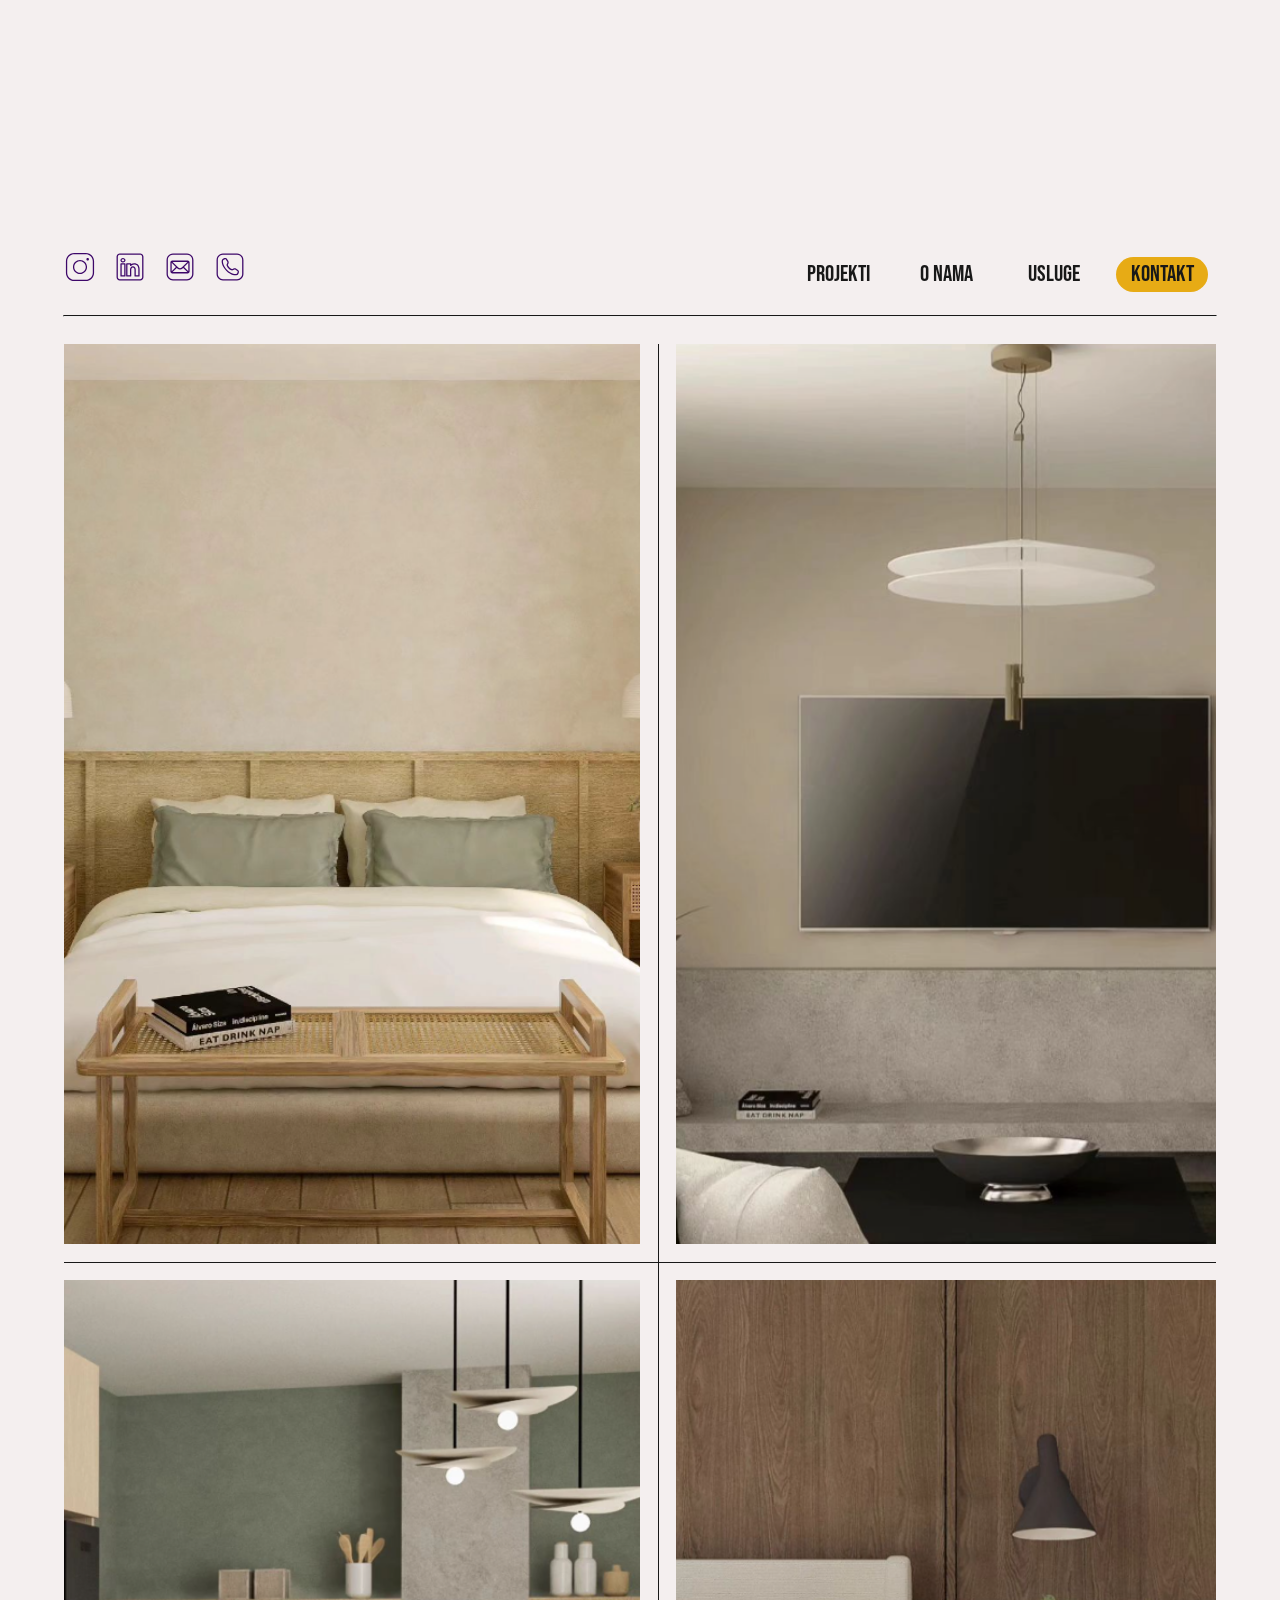
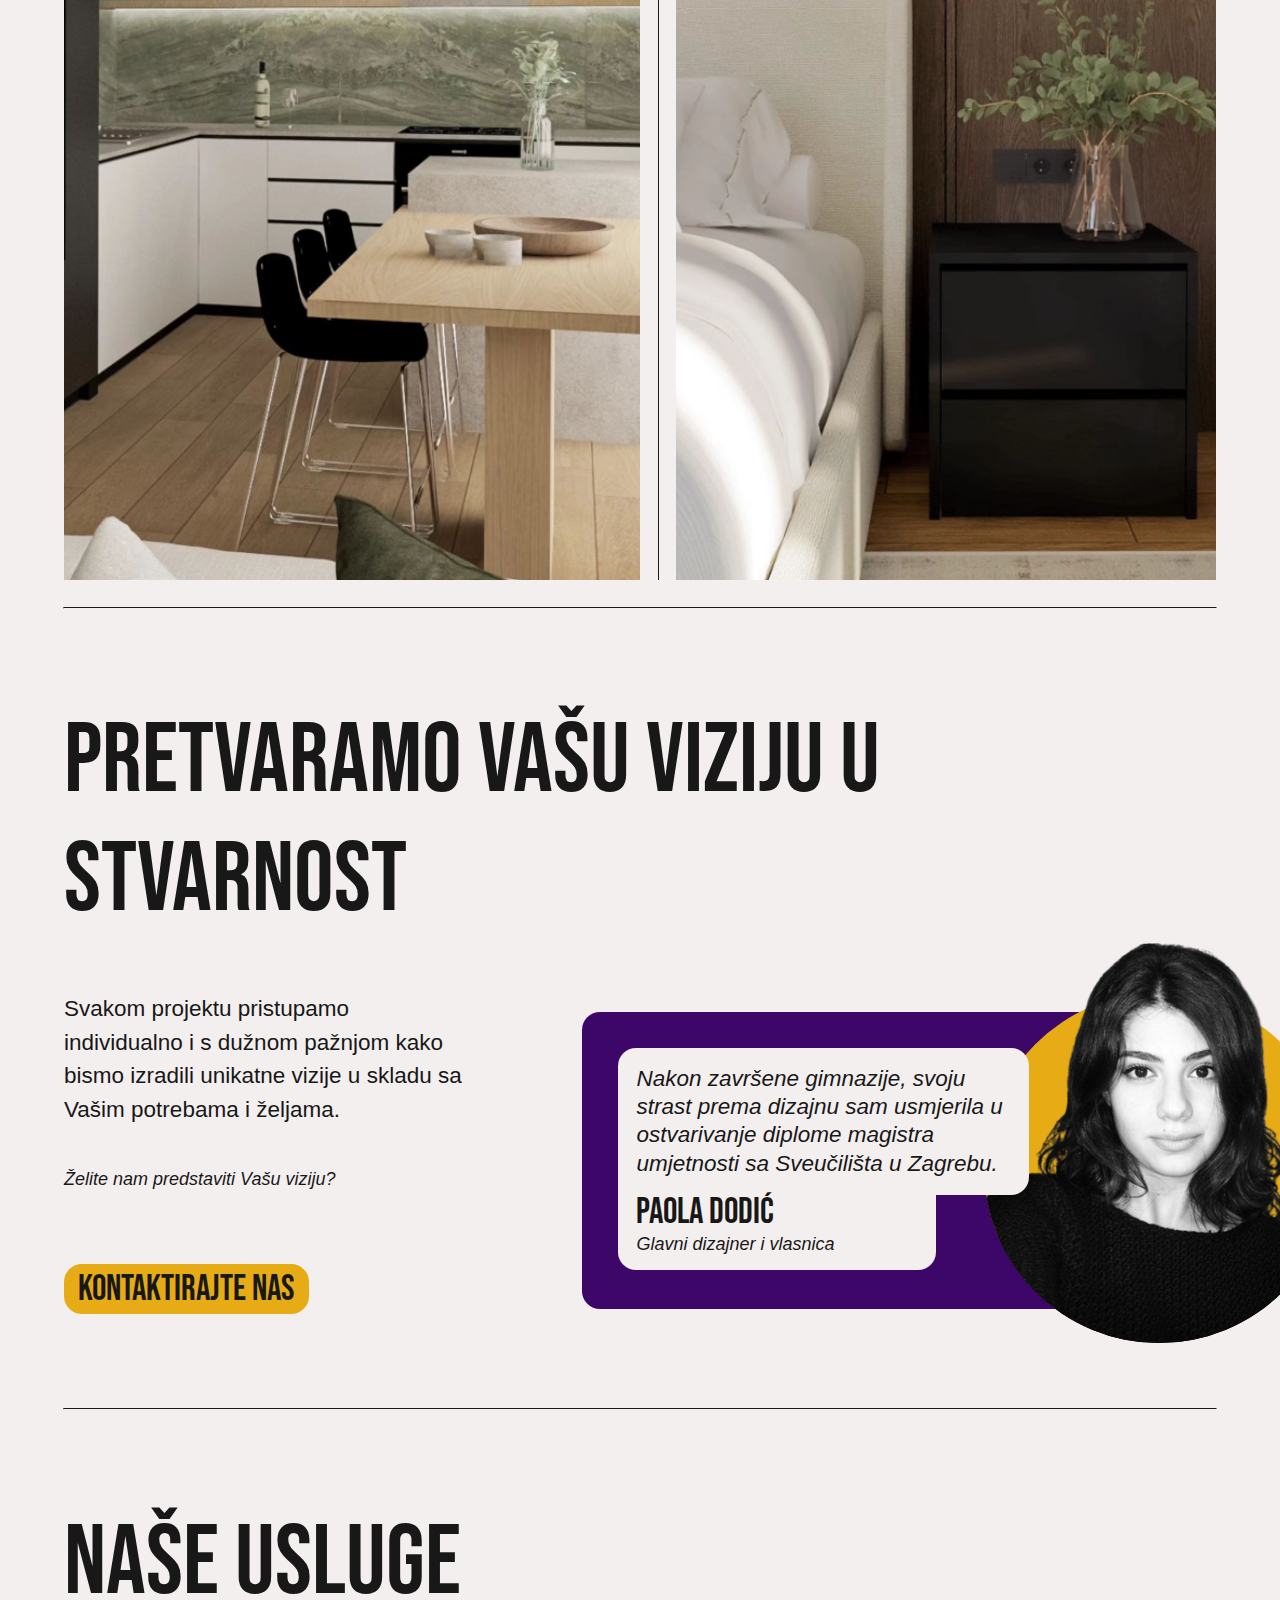
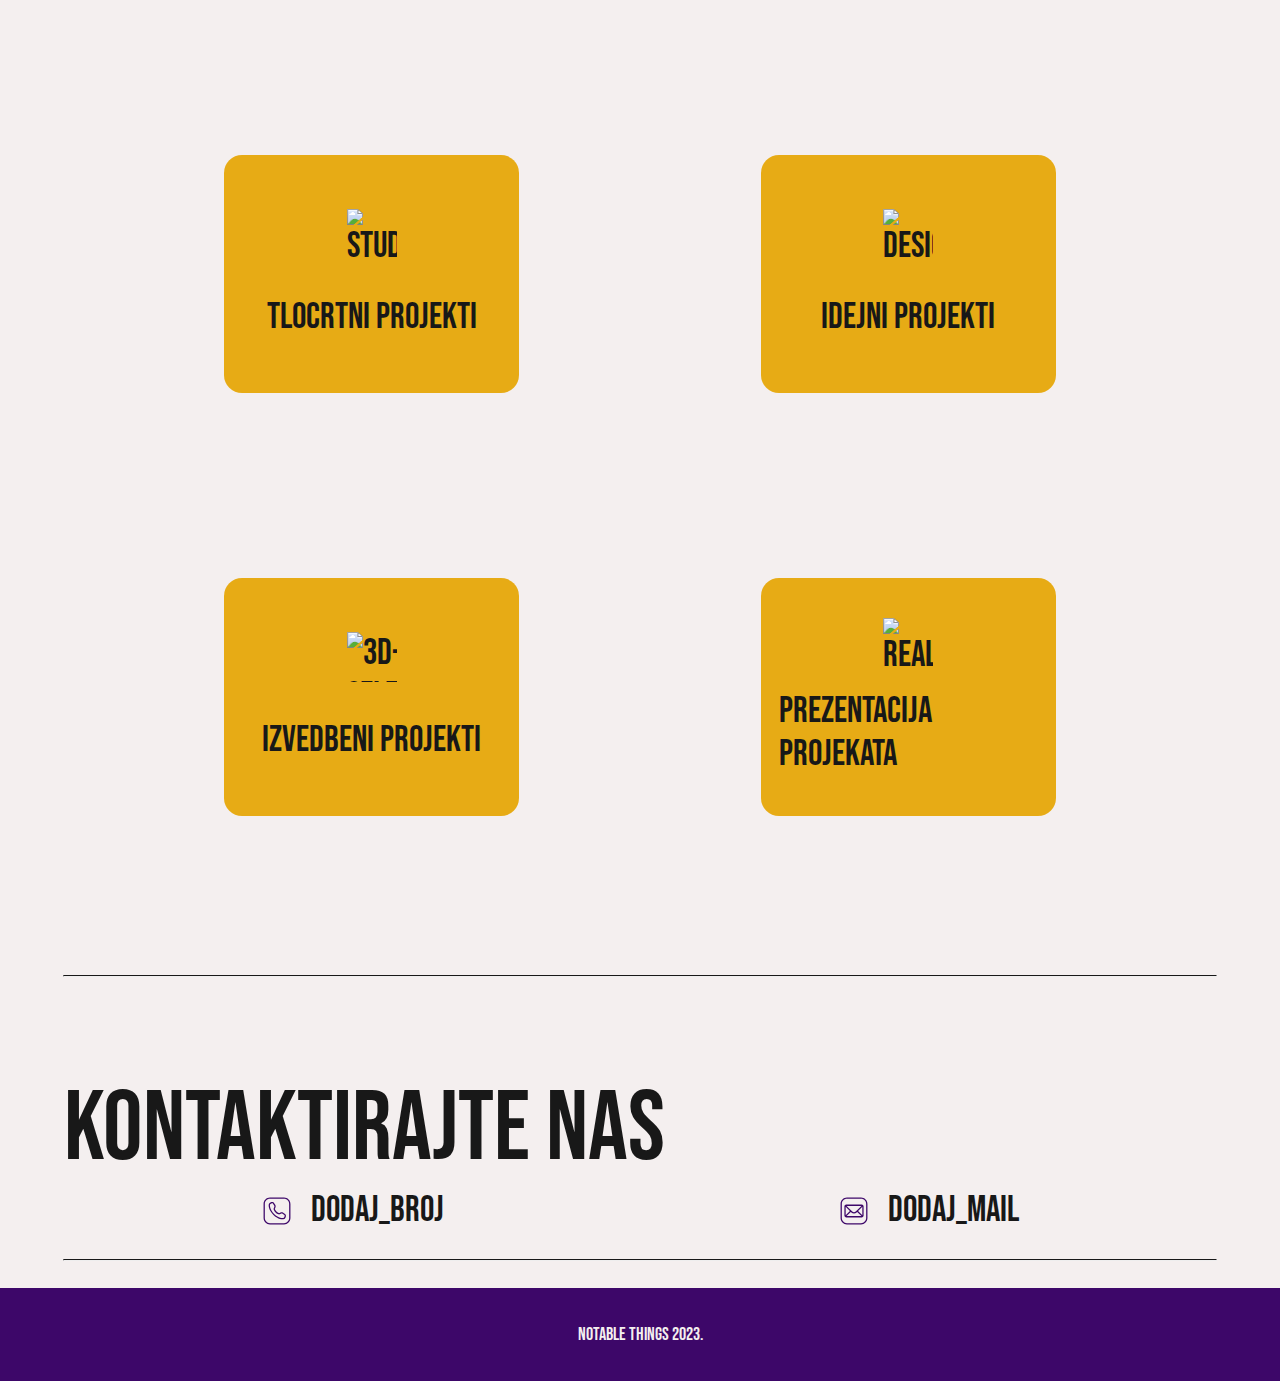
==== index.html @ 10935ad5 "Add files via upload" ====
<!DOCTYPE html>
<html lang="hr">
<head>
    <meta charset="UTF-8">
    <meta name="viewport" content="width=device-width, initial-scale=1.0">
    <link rel="stylesheet" href="./style.css">
    <link rel="shortcut icon" href="./resources/Notable things logo.ico" type="image/x-icon">
    <title>Notable Things</title>
</head>

<script src="./main.js" defer></script>


<body> 
    
        
        
    
    <section id="nav">
        <div id="content">
            <p id="naslovi">
                <span style="--order:0">Notable</span>
                <span style="--order:1">Things</span>
                <span style="--order:2">Dizajn</span>
                <span style="--order:3">Interijera</span>
            </p>
        </div>
        <p id="logo"><a href="#">NOTABLE THINGS</a></p>
        <ul id="linkovi">
            <li><a style="--gridpos: 1;" href="#projekti" >Projekti</a></li>
            <li><a style="--gridpos: 2;" href="#o_nama" >O nama </a></li>
            <li><a style="--gridpos: 3;" href="#usluge" >Usluge</a></li>
            <li><a style="--gridpos: 4;" href="#kontakt" class="button-link">Kontakt</a></li>
            
            
            
            
        </ul>
        <div id="contact_info">
            <a href="https://www.instagram.com/notablethings_/?ref=consciousbychloe.com" target="_blank"><svg xmlns="http://www.w3.org/2000/svg" xmlns:xlink="http://www.w3.org/1999/xlink" viewBox="0,0,256,256" width="32px" height="32px"><g fill="#3d0769" fill-rule="nonzero" stroke="none" stroke-width="1" stroke-linecap="butt" stroke-linejoin="miter" stroke-miterlimit="10" stroke-dasharray="" stroke-dashoffset="0" font-family="none" font-weight="none" font-size="none" text-anchor="none" style="mix-blend-mode: normal"><g transform="scale(5.12,5.12)"><path d="M16,3c-7.16752,0 -13,5.83248 -13,13v18c0,7.16752 5.83248,13 13,13h18c7.16752,0 13,-5.83248 13,-13v-18c0,-7.16752 -5.83248,-13 -13,-13zM16,5h18c6.08648,0 11,4.91352 11,11v18c0,6.08648 -4.91352,11 -11,11h-18c-6.08648,0 -11,-4.91352 -11,-11v-18c0,-6.08648 4.91352,-11 11,-11zM37,11c-1.10457,0 -2,0.89543 -2,2c0,1.10457 0.89543,2 2,2c1.10457,0 2,-0.89543 2,-2c0,-1.10457 -0.89543,-2 -2,-2zM25,14c-6.06329,0 -11,4.93671 -11,11c0,6.06329 4.93671,11 11,11c6.06329,0 11,-4.93671 11,-11c0,-6.06329 -4.93671,-11 -11,-11zM25,16c4.98241,0 9,4.01759 9,9c0,4.98241 -4.01759,9 -9,9c-4.98241,0 -9,-4.01759 -9,-9c0,-4.98241 4.01759,-9 9,-9z"></path></g></g></svg></a>
            <a href="https://www.linkedin.com/in/paola-dodi%C4%87-943146135?originalSubdomain=hr" target="_blank"><svg xmlns="http://www.w3.org/2000/svg" xmlns:xlink="http://www.w3.org/1999/xlink" viewBox="0,0,256,256" width="32px" height="32px"><g fill="#3d0769" fill-rule="nonzero" stroke="none" stroke-width="1" stroke-linecap="butt" stroke-linejoin="miter" stroke-miterlimit="10" stroke-dasharray="" stroke-dashoffset="0" font-family="none" font-weight="none" font-size="none" text-anchor="none" style="mix-blend-mode: normal"><g transform="scale(5.12,5.12)"><path d="M9,4c-2.74952,0 -5,2.25048 -5,5v32c0,2.74952 2.25048,5 5,5h32c2.74952,0 5,-2.25048 5,-5v-32c0,-2.74952 -2.25048,-5 -5,-5zM9,6h32c1.66848,0 3,1.33152 3,3v32c0,1.66848 -1.33152,3 -3,3h-32c-1.66848,0 -3,-1.33152 -3,-3v-32c0,-1.66848 1.33152,-3 3,-3zM14,11.01172c-1.09522,0 -2.08078,0.32736 -2.81055,0.94141c-0.72977,0.61405 -1.17773,1.53139 -1.17773,2.51367c0,1.86718 1.61957,3.32281 3.67969,3.4668c0.0013,0.00065 0.0026,0.0013 0.00391,0.00195c0.09817,0.03346 0.20099,0.05126 0.30469,0.05273c2.27301,0 3.98828,-1.5922 3.98828,-3.52148c-0.00018,-0.01759 -0.00083,-0.03518 -0.00195,-0.05274c-0.10175,-1.90023 -1.79589,-3.40234 -3.98633,-3.40234zM14,12.98828c1.39223,0 1.94197,0.62176 2.00195,1.50391c-0.01215,0.85625 -0.54186,1.51953 -2.00195,1.51953c-1.38541,0 -2.01172,-0.70949 -2.01172,-1.54492c0,-0.41771 0.15242,-0.7325 0.47266,-1.00195c0.32023,-0.26945 0.83428,-0.47656 1.53906,-0.47656zM11,19c-0.55226,0.00006 -0.99994,0.44774 -1,1v19c0.00006,0.55226 0.44774,0.99994 1,1h6c0.55226,-0.00006 0.99994,-0.44774 1,-1v-5.86523v-13.13477c-0.00006,-0.55226 -0.44774,-0.99994 -1,-1zM20,19c-0.55226,0.00006 -0.99994,0.44774 -1,1v19c0.00006,0.55226 0.44774,0.99994 1,1h6c0.55226,-0.00006 0.99994,-0.44774 1,-1v-10c0,-0.82967 0.22639,-1.65497 0.625,-2.19531c0.39861,-0.54035 0.90147,-0.86463 1.85742,-0.84766c0.98574,0.01695 1.50758,0.35464 1.90234,0.88477c0.39477,0.53013 0.61523,1.32487 0.61523,2.1582v10c0.00006,0.55226 0.44774,0.99994 1,1h6c0.55226,-0.00006 0.99994,-0.44774 1,-1v-10.73828c0,-2.96154 -0.87721,-5.30739 -2.38086,-6.89453c-1.50365,-1.58714 -3.59497,-2.36719 -5.80664,-2.36719c-2.10202,0 -3.70165,0.70489 -4.8125,1.42383v-0.42383c-0.00006,-0.55226 -0.44774,-0.99994 -1,-1zM12,21h4v12.13477v4.86523h-4zM21,21h4v1.56055c0.00013,0.43 0.27511,0.81179 0.68291,0.94817c0.40781,0.13638 0.85714,-0.00319 1.11591,-0.34661c0,0 1.57037,-2.16211 5.01367,-2.16211c1.75333,0 3.25687,0.58258 4.35547,1.74219c1.0986,1.15961 1.83203,2.94607 1.83203,5.51953v9.73828h-4v-9c0,-1.16667 -0.27953,-2.37289 -1.00977,-3.35352c-0.73023,-0.98062 -1.9584,-1.66341 -3.47266,-1.68945c-1.52204,-0.02703 -2.77006,0.66996 -3.50195,1.66211c-0.73189,0.99215 -1.01562,2.21053 -1.01562,3.38086v9h-4z"></path></g></g></svg></a>
            <div>
                <a href="mailto:STAVI_PRAVI_MAIL@MAIL.HR" target="_blank"><svg xmlns="http://www.w3.org/2000/svg" xmlns:xlink="http://www.w3.org/1999/xlink" viewBox="0,0,256,256" width="32px" height="32px"><g fill="#3d0769" fill-rule="nonzero" stroke="none" stroke-width="1" stroke-linecap="butt" stroke-linejoin="miter" stroke-miterlimit="10" stroke-dasharray="" stroke-dashoffset="0" font-family="none" font-weight="none" font-size="none" text-anchor="none" style="mix-blend-mode: normal"><g transform="scale(5.12,5.12)"><path d="M14,4c-5.51133,0 -10,4.48867 -10,10v22c0,5.51133 4.48867,10 10,10h22c5.51133,0 10,-4.48867 10,-10v-22c0,-5.51133 -4.48867,-10 -10,-10zM14,6h22c4.43067,0 8,3.56933 8,8v22c0,4.43067 -3.56933,8 -8,8h-22c-4.43067,0 -8,-3.56933 -8,-8v-22c0,-4.43067 3.56933,-8 8,-8zM13,15c-1.64497,0 -3,1.35503 -3,3v14c0,1.64497 1.35503,3 3,3h24c1.64497,0 3,-1.35503 3,-3v-14c0,-1.64497 -1.35503,-3 -3,-3zM13.41406,17h23.16992l-8.90625,8.89258c-1.49279,1.49041 -3.8809,1.49024 -5.37305,-0.00195zM38,18.41211v13.17578l-6.59766,-6.58789zM12,18.41406l6.58594,6.58594l-6.58594,6.58594zM29.98828,26.41211l6.59766,6.58789h-23.17188l6.58594,-6.58594l0.89063,0.89063c2.25585,2.25585 5.94201,2.25751 8.19922,0.00391z"></path></g></g></svg></a>
            </div>
            <div>
                <a href="https://wa.me/DODAJ_WHATSAPP_BROJ" target="_blank"><svg xmlns="http://www.w3.org/2000/svg" xmlns:xlink="http://www.w3.org/1999/xlink" viewBox="0,0,256,256" width="32px" height="32px"><g fill="#3d0769" fill-rule="nonzero" stroke="none" stroke-width="1" stroke-linecap="butt" stroke-linejoin="miter" stroke-miterlimit="10" stroke-dasharray="" stroke-dashoffset="0" font-family="none" font-weight="none" font-size="none" text-anchor="none" style="mix-blend-mode: normal"><g transform="scale(5.12,5.12)"><path d="M14,3.99023c-5.51133,0 -10,4.48867 -10,10v22c0,5.51133 4.48867,10 10,10h22c5.51133,0 10,-4.48867 10,-10v-22c0,-5.51133 -4.48867,-10 -10,-10zM14,5.99023h22c4.43067,0 8,3.56933 8,8v22c0,4.43067 -3.56933,8 -8,8h-22c-4.43067,0 -8,-3.56933 -8,-8v-22c0,-4.43067 3.56933,-8 8,-8zM18.04883,11.03516c-2.04532,-0.08838 -3.5977,0.68877 -4.57422,1.62305c-0.48826,0.46714 -0.84078,0.96698 -1.08203,1.43359c-0.24125,0.46662 -0.39453,0.85131 -0.39453,1.35156c0,-0.04456 -0.01099,0.18933 -0.01758,0.46094c-0.0066,0.27161 -0.0054,0.63775 0.01953,1.08008c0.04996,0.88466 0.1999,2.0813 0.59766,3.5c0.79552,2.8374 2.58679,6.55945 6.47266,10.44531c3.88587,3.88587 7.6077,5.67689 10.44531,6.47266c1.4188,0.39788 2.61526,0.54759 3.5,0.59766c0.44237,0.02503 0.80648,0.02609 1.07813,0.01953c0.27164,-0.0066 0.5073,-0.01758 0.46289,-0.01758c0.50025,0 0.88494,-0.15328 1.35156,-0.39453c0.46662,-0.24125 0.96645,-0.59377 1.43359,-1.08203c0.93428,-0.97652 1.71142,-2.52889 1.62305,-4.57422c-0.04194,-0.97548 -0.58353,-1.83931 -1.38281,-2.35156c-0.61768,-0.39579 -1.57657,-1.01019 -2.82812,-1.81055c-1.45209,-0.92776 -3.3094,-0.99403 -4.82422,-0.16406l0.08594,-0.04297l-1.17773,0.50586l-0.08594,0.06055c-0.28626,0.20099 -0.6408,0.23823 -0.96289,0.10352c-0.90225,-0.3773 -2.30808,-1.11862 -3.61523,-2.42578c-1.30716,-1.30716 -2.04848,-2.71299 -2.42578,-3.61523c-0.13471,-0.32209 -0.09748,-0.67663 0.10352,-0.96289l0.06055,-0.08594l0.50586,-1.17773l-0.04297,0.08594c0.82976,-1.51444 0.76525,-3.37169 -0.16406,-4.82422c-0.80035,-1.25155 -1.41475,-2.21044 -1.81055,-2.82812c-0.51225,-0.79928 -1.37608,-1.34087 -2.35156,-1.38281zM17.96289,13.0332c0.28052,0.01206 0.57015,0.17617 0.75391,0.46289c0.3962,0.61832 1.0109,1.57768 1.81055,2.82813c0.53069,0.82948 0.56799,1.9196 0.09375,2.78516l-0.02344,0.04297l-0.48242,1.12695l0.09961,-0.18164c-0.59101,0.84174 -0.70979,1.93486 -0.3125,2.88477c0.4507,1.07775 1.31258,2.71297 2.85742,4.25781c1.54484,1.54484 3.18006,2.40673 4.25781,2.85742c0.94991,0.39729 2.04303,0.27851 2.88477,-0.3125l-0.18164,0.09961l1.12695,-0.48242l0.04297,-0.02344c0.86518,-0.47403 1.95525,-0.43453 2.78516,0.0957v-0.00195c1.25045,0.79965 2.20981,1.41434 2.82813,1.81055c0.28672,0.18375 0.45083,0.47339 0.46289,0.75391c0.06562,1.51868 -0.46184,2.46949 -1.07031,3.10547c-0.30423,0.31799 -0.63415,0.54877 -0.90625,0.68945c-0.2721,0.14068 -0.53234,0.16992 -0.43359,0.16992c-0.18341,0 -0.28001,0.01203 -0.50977,0.01758c-0.22976,0.0056 -0.53773,0.0059 -0.91797,-0.01562c-0.76047,-0.04303 -1.81015,-0.17285 -3.07422,-0.52734c-2.52814,-0.70898 -5.91718,-2.3078 -9.57031,-5.96094c-3.65313,-3.65313 -5.25221,-7.04246 -5.96094,-9.57031c-0.35437,-1.26393 -0.4844,-2.31385 -0.52734,-3.07422c-0.02147,-0.38019 -0.02119,-0.68823 -0.01562,-0.91797c0.0056,-0.22973 0.01758,-0.32621 0.01758,-0.50977c0,0.09875 0.02924,-0.16149 0.16992,-0.43359c0.14068,-0.2721 0.37146,-0.60202 0.68945,-0.90625c0.63598,-0.60847 1.58679,-1.13594 3.10547,-1.07031z"></path></g></g></svg></a>
            </div>
            
        </div>
    </section>
    
    <hr>
    
    <section >

    <main>
        
        <div class="content showcase1 text-left">
            <div class="img-container blur-load" style="background-image: url('./resources/vizualizacije/spavaca-soba/tiny/spavaca-1-tiny.png');">
                <img src="./resources/vizualizacije/spavaca-soba/spavaca-1.png" loading="lazy" alt="spavaca-1">
                <div class="filter"></div>
            </div>
            
            <p><b>Spavaća soba</b><br> Dizajn interijera</p>
            
        </div>

        <div class="content showcase2 text-right">
            <div class="img-container blur-load" style="background-image: url('./resources/vizualizacije/dnevna-soba/tiny/dnevna-1-tiny.png');">
                <img src="./resources/vizualizacije/dnevna-soba/dnevna-1.png" loading="lazy" alt="dnevna-1">
                <div class="filter"></div>
            </div>
            <p><b>Dnevna soba</b><br> <span>Dizajn Interijera</span></p>
            
            
        </div>

        <div class="content showcase3 text-left">
            <div class="img-container blur-load" style="background-image: url('./resources/vizualizacije/zelena-oaza/tiny/kuhinja-tiny.png');">
                <img src="./resources/vizualizacije/zelena-oaza/kuhinja.png" loading="lazy" alt="kuhinja">
                <div class="filter"></div>
            </div>
            <p><b>Zelena Oaza</b><br> Dizajn interijera</p>
            
        </div>

        <div class="content showcase4 text-right">
            <div class="img-container blur-load" style="background-image: url('./resources/vizualizacije/tamni-elementi-zemljani-tonovi/tiny/3-tiny.png');">
                <img src="./resources/vizualizacije/tamni-elementi-zemljani-tonovi/3.png" loading="lazy" alt="">
                <div class="filter"></div>
            </div>
            <p><b>Tamni elementi, zemljani tonovi</b><br> Dizajn interijera</p>
            
            
        </div>

        

    </main>
    </section>
    <hr id="o_nama">

    <section>
        <h1>
            Pretvaramo Vašu viziju u stvarnost
        </h1>
        
        <div class="about">
            
            <div class="card">
                <p>Svakom projektu pristupamo individualno i s dužnom pažnjom kako bismo izradili unikatne vizije u skladu sa Vašim potrebama i željama. <br> <br> <i>Želite nam predstaviti Vašu viziju?</i></p>
                <a class="button-link rounded" href="#kontakt">Kontaktirajte nas</a>
            </div>
                
            
            <div class="quote">
                
                <p>Nakon završene gimnazije, svoju strast prema dizajnu sam usmjerila u ostvarivanje diplome magistra umjetnosti sa Sveučilišta u Zagrebu.</p>
                
                <div class="img-pop">
                    <div class="circle"><img src="./resources/paola_dodic_notable_design-removebg-preview.png" width="400" height="400"  alt="Paola_image"></div>
                    <img src="./resources/paola_dodic_notable_design-removebg-preview.png" width="400" height="400"  alt="Paola_image">
                </div>
                <div class="heading-subheading-text">
                    <h2>Paola Dodić</h2>
                    <h3>Glavni dizajner i vlasnica</h3>
                    
                </div>

            </div>
        </div>
        
    </section>
    <hr id="usluge">
    <section >
        <h1>Naše usluge</h1>
    

    <div class="container">



            <div class="1 radio-expand rounded inactive" style="--order:1">
                <div class="label-img">
                    <img width="50" height="50" src="https://img.icons8.com/ios/50/studio-floor-plan.png" loading="lazy" alt="studio-floor-plan"/>
                    <label for="tlocrtni-projekti-radio ">Tlocrtni projekti</label>
                </div>
                <input type="radio" name="" id="tlocrtni-projekti-radio" class="rounded">
                <p>Nudimo Vam izradu tehničkog nacrta postojećeg stanja prostora, zatim izradu tehničkog tlocrtnog nacrta postojećeg stanja s konstrukcijskim rješenjima rušenja i novih zidova, izradu osnovnog prostornog i oblikovnog rješenja s dispozicijom namještaja i potrebne opreme (namještaj i oprema kotirani s naznačenim mjerama) – u odabrano tlocrtno rješenje moguće je integrirati i idejne pozicije rasvjetnih tijela, osnovno prostorno i oblikovno rješenje tlocrta podnih obloga kao i prijedlog obrade zidova i stropova. Nudimo i izradu stilske sheme u obliku prezentacijske mape s inspiracijskim fotografijama i vizualima koji dočaravaju stil uređenja i shemu boja.</p>
            </div>    

            
            <div class="2 radio-expand rounded inactive" style="--order:2">

                <div class="label-img">
                    <img width="50" height="50" src="https://img.icons8.com/ios/50/design--v1.png" loading="lazy" alt="design--v1"/>
                    <label for="idejni-projekti-radio">Idejni projekti</label>
                </div>
                
                <input type="radio" name="" id="idejni-projekti-radio" class="rounded">
                <p>Kompletna finalna dokumentacija koju klijent na kraju projekta dobiva uz tlocrtno rješenje sadrži niz prijedloga, smjernica, pogleda (npr. spavaće sobe, kuhinje, kupaonice, terase, boravka), idejnih stolarskih ili gotovih rješenja (ormari po mjeri, kuhinjski elementi, police, tv elementi i slično...), nacrta i ideja uz 3D vizualizacije (po preporuci) koje uvelike olakšavaju klijentu kao i majstorima da si predoče kako će izgledati prostor u stvarnosti. Sama 3D vizualizacija uvelike olakšava kasnije definiranje boja, obloga i upravljanje radovima. Idejna dokumentacija sadrži sve što Vam je potrebno kako biste samostalno vodili komunikaciju s majstorima, same radove, ali i znali točno što želite i kako prostor na kraju mora izgledati.</p>
            </div> 
            
            <div class="3 radio-expand rounded inactive" style="--order:3">
                <div class="label-img">
                    <img width="50" height="50" src="https://img.icons8.com/ios/50/3d-select--v1.png" alt="3d-select--v1"/>
                    <label for="izvedbeni-projekti-radio">Izvedbeni projekti</label>
                </div>
                
                <input type="radio" name="" id="izvedbeni-projekti-radio" class="rounded">
                <p>Prema izrađenim 3D modelima vršimo 3D vizualizaciju interijera kroz računalno obrađene fotografije s realističnim prikazom prostora. Ova usluga omogućava da vidite jasnu sliku Vašeg interijera nakon izvođenja svih radova, pa ćete se i prije njihovog završetka moći zamisliti u novom, uređenom prostoru.</p>
            </div>

            <div class="4 radio-expand rounded inactive" style="--order:4">
                <div class="label-img">
                    <img width="50" height="50" src="https://img.icons8.com/dotty/50/real-estate.png" alt="real-estate"/>
                    <label for="prezentacija-projekata-radio">Prezentacija projekata</label>
                </div>
                
                <input type="radio" name="" id="prezentacija-projekata-radio" class="rounded">
                <p>Kompletna finalna dokumentacija koju klijent na kraju projekta dobiva uz tlocrtno rješenje sadrži niz prijedloga, smjernica, pogleda (npr. spavaće sobe, kuhinje, kupaonice, terase, boravka), idejnih stolarskih ili gotovih rješenja (ormari po mjeri, kuhinjski elementi, police, tv elementi i slično...), nacrta i ideja uz 3D vizualizacije (po preporuci) koje uvelike olakšavaju klijentu kao i majstorima da si predoče kako će izgledati prostor u stvarnosti. Sama 3D vizualizacija uvelike olakšava kasnije definiranje boja, obloga i upravljanje radovima. Idejna dokumentacija sadrži sve što Vam je potrebno kako biste samostalno vodili komunikaciju s majstorima, same radove, ali i znali točno što želite i kako prostor na kraju mora izgledati.</p>
            </div>
            

    </div>
    </section>
    
    <hr id="kontakt">
    <section>
        <h1>Kontaktirajte nas</h1>

        <div id="kontakt-content">
            <div>
                <a href="https://wa.me/DODAJ_WHATSAPP_BROJ" target="_blank">
                <svg xmlns="http://www.w3.org/2000/svg" xmlns:xlink="http://www.w3.org/1999/xlink" viewBox="0,0,256,256" width="32px" height="32px"><g fill="#3d0769" fill-rule="nonzero" stroke="none" stroke-width="1" stroke-linecap="butt" stroke-linejoin="miter" stroke-miterlimit="10" stroke-dasharray="" stroke-dashoffset="0" font-family="none" font-weight="none" font-size="none" text-anchor="none" style="mix-blend-mode: normal"><g transform="scale(5.12,5.12)"><path d="M14,3.99023c-5.51133,0 -10,4.48867 -10,10v22c0,5.51133 4.48867,10 10,10h22c5.51133,0 10,-4.48867 10,-10v-22c0,-5.51133 -4.48867,-10 -10,-10zM14,5.99023h22c4.43067,0 8,3.56933 8,8v22c0,4.43067 -3.56933,8 -8,8h-22c-4.43067,0 -8,-3.56933 -8,-8v-22c0,-4.43067 3.56933,-8 8,-8zM18.04883,11.03516c-2.04532,-0.08838 -3.5977,0.68877 -4.57422,1.62305c-0.48826,0.46714 -0.84078,0.96698 -1.08203,1.43359c-0.24125,0.46662 -0.39453,0.85131 -0.39453,1.35156c0,-0.04456 -0.01099,0.18933 -0.01758,0.46094c-0.0066,0.27161 -0.0054,0.63775 0.01953,1.08008c0.04996,0.88466 0.1999,2.0813 0.59766,3.5c0.79552,2.8374 2.58679,6.55945 6.47266,10.44531c3.88587,3.88587 7.6077,5.67689 10.44531,6.47266c1.4188,0.39788 2.61526,0.54759 3.5,0.59766c0.44237,0.02503 0.80648,0.02609 1.07813,0.01953c0.27164,-0.0066 0.5073,-0.01758 0.46289,-0.01758c0.50025,0 0.88494,-0.15328 1.35156,-0.39453c0.46662,-0.24125 0.96645,-0.59377 1.43359,-1.08203c0.93428,-0.97652 1.71142,-2.52889 1.62305,-4.57422c-0.04194,-0.97548 -0.58353,-1.83931 -1.38281,-2.35156c-0.61768,-0.39579 -1.57657,-1.01019 -2.82812,-1.81055c-1.45209,-0.92776 -3.3094,-0.99403 -4.82422,-0.16406l0.08594,-0.04297l-1.17773,0.50586l-0.08594,0.06055c-0.28626,0.20099 -0.6408,0.23823 -0.96289,0.10352c-0.90225,-0.3773 -2.30808,-1.11862 -3.61523,-2.42578c-1.30716,-1.30716 -2.04848,-2.71299 -2.42578,-3.61523c-0.13471,-0.32209 -0.09748,-0.67663 0.10352,-0.96289l0.06055,-0.08594l0.50586,-1.17773l-0.04297,0.08594c0.82976,-1.51444 0.76525,-3.37169 -0.16406,-4.82422c-0.80035,-1.25155 -1.41475,-2.21044 -1.81055,-2.82812c-0.51225,-0.79928 -1.37608,-1.34087 -2.35156,-1.38281zM17.96289,13.0332c0.28052,0.01206 0.57015,0.17617 0.75391,0.46289c0.3962,0.61832 1.0109,1.57768 1.81055,2.82813c0.53069,0.82948 0.56799,1.9196 0.09375,2.78516l-0.02344,0.04297l-0.48242,1.12695l0.09961,-0.18164c-0.59101,0.84174 -0.70979,1.93486 -0.3125,2.88477c0.4507,1.07775 1.31258,2.71297 2.85742,4.25781c1.54484,1.54484 3.18006,2.40673 4.25781,2.85742c0.94991,0.39729 2.04303,0.27851 2.88477,-0.3125l-0.18164,0.09961l1.12695,-0.48242l0.04297,-0.02344c0.86518,-0.47403 1.95525,-0.43453 2.78516,0.0957v-0.00195c1.25045,0.79965 2.20981,1.41434 2.82813,1.81055c0.28672,0.18375 0.45083,0.47339 0.46289,0.75391c0.06562,1.51868 -0.46184,2.46949 -1.07031,3.10547c-0.30423,0.31799 -0.63415,0.54877 -0.90625,0.68945c-0.2721,0.14068 -0.53234,0.16992 -0.43359,0.16992c-0.18341,0 -0.28001,0.01203 -0.50977,0.01758c-0.22976,0.0056 -0.53773,0.0059 -0.91797,-0.01562c-0.76047,-0.04303 -1.81015,-0.17285 -3.07422,-0.52734c-2.52814,-0.70898 -5.91718,-2.3078 -9.57031,-5.96094c-3.65313,-3.65313 -5.25221,-7.04246 -5.96094,-9.57031c-0.35437,-1.26393 -0.4844,-2.31385 -0.52734,-3.07422c-0.02147,-0.38019 -0.02119,-0.68823 -0.01562,-0.91797c0.0056,-0.22973 0.01758,-0.32621 0.01758,-0.50977c0,0.09875 0.02924,-0.16149 0.16992,-0.43359c0.14068,-0.2721 0.37146,-0.60202 0.68945,-0.90625c0.63598,-0.60847 1.58679,-1.13594 3.10547,-1.07031z"></path></g></g></svg>
                <h2>DODAJ_BROJ</h2>
                </a>
            </div>
            <div>
                <a href="mailto:DODAJMAIL" target="_blank">
                    <svg xmlns="http://www.w3.org/2000/svg" xmlns:xlink="http://www.w3.org/1999/xlink" viewBox="0,0,256,256" width="32px" height="32px"><g fill="#3d0769" fill-rule="nonzero" stroke="none" stroke-width="1" stroke-linecap="butt" stroke-linejoin="miter" stroke-miterlimit="10" stroke-dasharray="" stroke-dashoffset="0" font-family="none" font-weight="none" font-size="none" text-anchor="none" style="mix-blend-mode: normal"><g transform="scale(5.12,5.12)"><path d="M14,4c-5.51133,0 -10,4.48867 -10,10v22c0,5.51133 4.48867,10 10,10h22c5.51133,0 10,-4.48867 10,-10v-22c0,-5.51133 -4.48867,-10 -10,-10zM14,6h22c4.43067,0 8,3.56933 8,8v22c0,4.43067 -3.56933,8 -8,8h-22c-4.43067,0 -8,-3.56933 -8,-8v-22c0,-4.43067 3.56933,-8 8,-8zM13,15c-1.64497,0 -3,1.35503 -3,3v14c0,1.64497 1.35503,3 3,3h24c1.64497,0 3,-1.35503 3,-3v-14c0,-1.64497 -1.35503,-3 -3,-3zM13.41406,17h23.16992l-8.90625,8.89258c-1.49279,1.49041 -3.8809,1.49024 -5.37305,-0.00195zM38,18.41211v13.17578l-6.59766,-6.58789zM12,18.41406l6.58594,6.58594l-6.58594,6.58594zM29.98828,26.41211l6.59766,6.58789h-23.17188l6.58594,-6.58594l0.89063,0.89063c2.25585,2.25585 5.94201,2.25751 8.19922,0.00391z"></path></g></g></svg>
                <h2>DODAJ_MAIL</h2>
                </a>
            </div>
        </div>
        
    </section>
             
    <hr>

        <dialog class="modal-bg">
            
            <div class="modal">
                <h1>Projekti</h1>
                <span id="close_modal">&#x2715</span>
                <aside>
                    
                    <div class="modal-content" data-index="0">
                        <h2>Spavaća soba</h2>
                        <h3>Dizajn interijera</h3>
                        <div class="expand-content">
                            <hr>
                        <p>Opis</p>
                        </div>
                    </div>
                        
                        
                    <div class="modal-content">
                        <h2>Default_naziv_projekta</h2>
                        <h3>Dizajn interijera</h3>
                        <hr>
                        <p>Opis</p>
                        <button class="project-images"></button>
                        <button class="moodboard-images"></button>
                    </div>
                    

                    
                </aside>
                <div class="carousel" aria-label="project-photos">
                    <ul>
                        <li class="slide">
                            <img src="./resources/vizualizacije/dnevna-soba/dnevna-1.png" alt="dnevna-1">
                        </li>
                    </ul>
                </div>
            </div>
        </dialog>

    

        
    
    <footer>
        Notable Things 2023.
    </footer>

    <template id="modalWindow">
        <dialog class="modal">

        </dialog>
    </template>
    
    <template id="modal-image">
        <li class="slide">
            <img src="" alt="">
        </li>
    </template>
    <script src="./blur-load.js"></script>
</body>
</html>
---- style.css ----
@import url('https://fonts.googleapis.com/css2?family=Bebas+Neue&family=Bitter:ital,wght@0,400;0,500;0,600;0,700;1,400;1,500;1,600;1,700&family=Montserrat:wght@300&display=swap');
:root{
    font-family: 'Bebas Neue', sans-serif;
    font-weight: 400;
    font-size: 18px;
    word-wrap: normal;
    scroll-behavior: smooth;
    color-scheme: light dark;
    color: #181818;
    font-synthesis: none;
    text-rendering: optimizeLegibility;
    -webkit-font-smoothing: antialiased;
    -moz-osx-font-smoothing: grayscale;
    -webkit-text-size-adjust: 100%;
    -ms-overflow-style: none;
    scrollbar-width: none;
    --background-color: #f4efef;
    --text-color: #181818;
    background-color: var(--background-color);
    --alt-bg-color:#f0e9e9;
    --accent-color: #e7ab15;
    --accent-2: #3D0769;
    --accent-2-darker:#4E0A85;
    box-sizing: border-box;
    padding: 0;
    --borderRadius:18px;
    --fully-rounded:999px;
    --gradient-background:rgb(231,171,21);
    --gradient-values:linear-gradient(45deg, #e7ab15 0%, #3D0769 100%);
    
}

.accent-1{

  	-webkit-text-fill-color: var(--accent-color);
    color: var(--accent-color);


}
.accent-2{
    -webkit-text-fill-color: var(--accent-2);
    color: var(--accent-2);

}

body{
    margin: 0;
    width: 100%;
    height: auto;
    -webkit-text-fill-color: var(--text-color);
    color: var(--text-color);
    display: flex;
    flex-direction: column;
    gap: 1rem;

    & > *{
        width: 90%;
        margin-inline: auto;
    }
    
}

svg{
    transition: 0.1s transform ease-in-out;
}

a:hover{

    & svg{
        transform: scale(1.5);
    }

    & path{
        stroke: var(--accent-color);
    }
    
}

section{
    display: flex;
    flex-direction: column;
    & h1{
        font-size: 5.5rem;
        position: relative;
        font-weight: 500;
        -webkit-text-fill-color: var(--text-color);
        color:var(--text-color);
        margin-bottom: 0;       

    }

    & h2{
        font-size: 2rem;
        font-weight: 400;
        margin: 0;
    }

    & h3{
        font-size: 1rem;
        font-weight: 400;
        margin: 0;
        font-style: italic;
        font-family: 'Roboto',sans-serif;
    }
    & h4{
        font-size: 1.5rem;
        font-weight: 200;
        margin: 0;
        font-family: 'Roboto',sans-serif;
    }
    & p{
        font-size: 1.25rem;
        font-weight: 400;
        line-height: 1.5;
        width: 75%;
    }
    
}

@keyframes gradient-move{
    0% {
		background-position: 0% 50%
	}
	50% {
		background-position: 100% 50%
	}
	100% {
		background-position: 0% 50%
	}
}

.about{
    display: grid;
    grid-template-columns: 45% 55%;
    align-items: center;
    justify-content: left;
    font-size: 2rem;
    align-items: center;
    justify-items: center;
    margin-block: 4rem;
}

.button-link{
    padding: max(0.2rem,1%) max(0.8rem,4%);
    text-align: center;
    background-color: var(--accent-color);
    -webkit-text-fill-color: var(--text-color);
    color: var(--text-color);
    border-radius: var(--fully-rounded);
    transition:  0.1s background-color ease-in-out;
}

.button-link:hover{
    background-color: var(--accent-2);
    -webkit-text-fill-color:var(--background-color);
}

.about>.quote{
    position: relative;
    justify-self: left;
    padding: 2rem;
    color: var(--background-color);
    background-color: var(--accent-2);
    border-radius: var(--borderRadius);
    width: 500px;
    height: 225px;
    display: grid;
    grid-template-columns: 75% 25%;
    grid-template-rows: 65% 35%;
    align-content: center;
    grid-template-areas: 
    "t t"
    "h i";

    & .heading-subheading-text{
        grid-area: h;
        width: 75%;
        height: 50%;
        align-self: flex-start;
        display: flex;
        flex-direction: column;
        justify-content: center;
        background-color: var(--background-color);
        border-radius: 0 0 var(--borderRadius) var(--borderRadius) ;
        padding-inline: 1rem;
        padding-top: 0.5rem;
        padding-bottom: 1.5rem;


        z-index: 2;
    }

    & p{
        grid-area: t;
        font-size: 1.25rem; 
        line-height: 1.25; 
        display: flex;
        align-items: center;
        font-style: italic;
        width: 75%;
        font-weight: 300;
        z-index: 2;
        background-color: var(--background-color);
        border-radius:  var(--borderRadius) var(--borderRadius) var(--borderRadius) 0;
        padding: 1rem;
    }

}

.rounded{
    border-radius: var(--borderRadius);
}

.card{
    display: grid;
    grid-template-columns: 50% 50%;
    grid-template-rows: 50% 50%;
    align-items: center;
    justify-content: left;
    gap: 1rem;
    
}






.about>.card>a{
    grid-row: 2;
    grid-column: 1;
    width: max-content;
    height: max-content;
    align-self: flex-end;
}


.about>.card>p{
    grid-column: 1/ span 2;
    grid-row: 1;
    width: 75%;

    & i{
        font-size: 1rem;
        font-weight: 300;
    }
}

.bg-accent-2{
    background-color: var(--accent-2);
    -webkit-text-fill-color: var(--background-color);
    color: var(--background-color);
    transition:  0.1s background-color ease-in-out;
    
}
.bg-accent-2:hover{
    background-color: var(--accent-color);
    -webkit-text-fill-color: var(--text-color);
    color: var(--text-color);
}

.bg-accent-1{
    background-color: var(--accent-color);
    -webkit-text-fill-color: var(--text-color);
    color: var(--text-color);
    transition:  0.1s background-color ease-in-out;
}

.bg-accent-1:hover{
    background-color: var(--accent-2);
    -webkit-text-fill-color: var(--background-color);
    color: var(--background-color);
    
}

.img-pop{
    grid-area: i;
    width: 350px;
    height: 400px;
    position: absolute;
    top: -14rem;
    right: -12rem;
    overflow: hidden;
    display: flex;
    align-items: end;
    border-radius: var(--fully-rounded);

    & img{
        position: absolute;
        z-index: 1;
    }

}

.circle{
    border-radius: var(--fully-rounded);
    background-color: var(--accent-color);
    width: 350px;
    height: 350px;
    position: absolute;
    z-index: 1;
}


main{
    display: grid;
    grid-template-areas:
        "sc1 sc2"
        "sc3 sc4";
    grid-auto-rows: 50rem;
    grid-auto-columns: 45vw;
    --gap: 2rem;
    gap: var(--gap);
    overflow: hidden;
}

#logo{
    display:none;
    font-family: 'Bebas Neue',sans-serif;
    font-size: 2rem;
    margin-block: 0;
}

a{
    text-decoration: none;
}
a:active,a:visited{
    -webkit-text-fill-color: var(--text-color);
    color: var(--text-color);
}

/*HEADER*/
#content{
    display: flex;
    background-color: var(--background-color);
    grid-column: 1/ span 3;
    justify-self: left;
    height: 8rem;
    font-weight: 600;
}
#naslovi{

    font-size: 10rem;
}
#naslovi > span{
    opacity: 0;
    width: 0;
    left: 2.5%;
    top: 2.5%;
    font-family: 'Bebas Neue',sans-serif;
    animation: prikaziNaslov 4s ease-in-out infinite calc(var(--order)* 1s);
    pointer-events: none;

}

#nav{
    position: -webkit-sticky;
    position: -moz-sticky;
    position: -ms-sticky;
    position: -o-sticky;
    position: sticky;
    top: -1px;
    align-self: flex-start;
    height: auto;
    display: grid;
    flex-wrap: wrap;
    grid-template-columns: 1fr 1fr 1fr;
    grid-template-rows: 1fr 1fr;
    border-radius: 0 0 var(--borderRadius) var(--borderRadius);
    background-color: var(--background-color);
    transition: box-shadow .3s ease-in-out;
    z-index: 10;
    align-items: end;
}


#linkovi{
    display: grid;
    grid-template-columns: 6rem 6rem 6rem 6rem;
    position: relative;
    list-style: none;
    padding: 0;
    grid-column: 3;
    grid-row: 2;
    justify-self: right;
    justify-content: center;
    align-items: center;
    justify-items: center;
    margin: 0;
}



li>a{
    text-decoration: none;
    -webkit-text-fill-color: var(--text-color);
    font-size: 1.25rem;
    position: relative;
    text-align: center;
    grid-column: var(--gridpos)/1;
    padding: 0.2rem 0.8rem;
    
}






li>:not(a[href="#kontakt"])::before,li>:not(a[href="#kontakt"])::after{
    content: "";
    position: absolute;
    width: 0;
    
    -webkit-backface-visibility: hidden;
	backface-visibility: hidden;
    height: 0px;
    border-radius: var(--borderRadius);
    transition: 0.1s width ease-in-out, 0.1s height ease-in-out;
    

}

@keyframes expandborder{
    0%{width: 0; height: 0;}
    50%{width: 100%; height: 0;}
    100%{width: 100%; height: 100%;}
}

li>:not(a[href="#kontakt"])::before{
    right: 0;
    top: 0;
    border-top: 2px solid var(--background-color);
    border-right: 2px solid var(--background-color);
}
li>:not(a[href="#kontakt"])::after{
    bottom: 0;
    left: 0;
    border-bottom: 2px solid var(--background-color);
    border-left: 2px solid var(--background-color);
}

li>:not(a[href="#kontakt"]):hover::before, li>:not(a[href="#kontakt"]):hover::after {
    border-color: var(--accent-color);
    animation: expandborder 0.25s ease-in-out forwards;
  }

#nav.isSticky{
    width: 75%;
    box-shadow: 0px 7px 10px 3px rgba(0,0,0,0.24);
    -webkit-box-shadow: 0px 7px 10px 3px rgba(0,0,0,0.24);
    -moz-box-shadow: 0px 7px 10px 3px rgba(0,0,0,0.24);
    justify-content: center;
    justify-items: center;
    grid-template-rows: 1fr;
    align-items: center;
    grid-template-columns: 1fr 1fr 1fr;
    padding-block: 1rem;
    z-index: 10;
}

#nav.isSticky>p{
    display: inline;
}

#nav.isSticky>#content{
    display: none;
}
#nav.isSticky>#contact_info{
    grid-row: 1;
    grid-column: 3;
    align-self: center;
}
#nav.isSticky>#linkovi{
    grid-column: 2;
    grid-row: 1;
    align-self: center;
    justify-self: center;
}



#contact_info{
    display: flex;
    flex-direction: row;
    gap: 1rem;
    grid-column: 1;
    grid-row: 2;
}


#contact_info>div{
    display: flex;
    gap: 2%;
    flex-wrap: nowrap;
    align-items: center;
    
}

/*ANIMACIJE*/
@keyframes prikaziNaslov{
    0%{opacity: 1; display: inline-block; width: fit-content;}
    25%{opacity: 1; display: none;}
    100%{opacity: 0; display: none;}
}

p{
    font-family: 'Roboto',sans-serif;
    margin-block: 0;
    transition: 0.25s transform ease-in-out, 0.25s visibility ease-in-out, 0.25s opacity ease-in-out;
}

/*MAIN CONTENT*/
.content{
    display: grid;
    position: relative;
    --line-thickness: 1px;
    --line-offset: calc(var(--gap)/2);
    & p{
        position: absolute;
        opacity: 0;
        align-self: center;
        background-color: var(--background-color);
        box-shadow: 0px 7px 10px 3px rgba(0,0,0,0.24);
        -webkit-box-shadow: 0px 7px 10px 3px rgba(0,0,0,0.24);
        -moz-box-shadow: 0px 7px 10px 3px rgba(0,0,0,0.24);
        padding: 1rem;
        width: 75%;
        visibility: hidden;
    }
    
}



.filter{
    width: 100%;
    height: 100%;
    z-index: 1;
    position: absolute;
    transition: opacity 0.1s ease-in-out;
    opacity: 0;
    top: 0;
}

.content:hover{
    cursor: url(resources/ArrowIcon.svg), pointer;
    & p{
        transform: translateY(0);
        opacity: 1;
        visibility: visible;
        z-index: 2;
    }
    & .filter{
        background-color: var(--accent-color);
        opacity: 0.6;
    }
}



.text-left>p{
    transform: translateX(-100%);
    left: 0;
    text-align: right;
}

.text-right>p{
    transform: translateX(100%);
    right: 0;
    text-align: left;
    & span{
        text-align: right;
    }
}

.img-container{
    width: 100%;
    height: 100%;

    & img{
        object-fit: cover;
        width: 100%;
        height: 100%;
        object-position: center;
    }

}

.content::before{
    content: "";
    position: absolute;
    width: 100vw;
    height: var(--line-thickness);
    
    right: 0;
    top: calc(var(--line-offset)*-1);
    background-color: var(--text-color);
}

.content::after{
    content: "";
    position: absolute;
    width: var(--line-thickness);
    height: 200vh;
    left: calc(var(--line-offset)*-1);
    top: 0;
    background-color: var(--text-color);
}

.blur-load{
    background-size: cover;
    background-position: center;
}

.blur-load>img{
    opacity:0;
    transition: opacity 0.1s ease-in-out;
}

.blur-load.loaded > img {
    opacity:1;
}

.showcase1{
    grid-area: sc1;
}
.showcase2{
    grid-area: sc2;
}


.showcase3{
    grid-area: sc3;
}

.showcase4{
    grid-area: sc4;

}



.text-up{
    flex-direction: column-reverse;
}

.text-down{
    flex-direction: column;
}




.text-button{
    display: flex;
    flex-direction: row;
    font-weight: 300;
    justify-content: space-between;
}


.text-rotate-left{
    transform: rotate(-90deg);
}
.text-rotate-right{
    transform: rotate(90deg);
}

p>b{
    font-size:3rem;
    -webkit-text-fill-color:var(--text-color);  
}



hr{
    border-top: 1px solid var(--text-color);
}

.header-text>p{
    font-family: 'Roboto', sans-serif;
}




/*usluge*/



.container{
    display:grid;
    grid-template-columns: 50% 50%;
    grid-template-rows: 50% 50%;
    margin: 5%;
    gap: 1rem;
    height: 45rem;
    position: relative;
    text-wrap: balance;
    align-content: center;
    justify-content: center;
    align-items: center;
    justify-items: center;
    
}

.radio-expand{
    display: grid;
    
    position: relative;
    padding:1rem;
    overflow: hidden;
    align-items: center;
    transition: grid-template-columns 0.25s ease-in-out, width 0.25s ease-in-out, height 0.25s ease-in-out, background-color 0.25s ease-in-out, color 0.25s ease-in-out;
    --line-thickness: 1px;

    
    & img{
        grid-column:1;
        grid-row: 1;
        
        justify-self: center;

        transition: margin-top 0.25s ease-in-out;
    }

    & input{
        cursor: pointer;
        position: absolute;
        width: 100%;
        height: 100%;
        margin: 0;
        -webkit-appearance: none;
        -moz-appearance: none;
        -ms-appearance: none;
        -o-appearance: none;
        appearance: none;
    }

    & .label-img{
        grid-column: 1;
        justify-self: center;
        font-size: 2rem;
        width: 100%;
               
    }

    & p{
        grid-column: 2;
        font-size:0.8rem;
        line-height: 1.5;
        font-weight: 400;
        width: fit-content;
        
        overflow: hidden;
        transition: 0.25s width ease-in-out;
    }
}

.inactive{
    
    grid-template-columns: 100% 0fr;
    width: 50%;
    height:50%;
    background-color: var(--accent-color);
    -webkit-text-fill-color: var(--text-color);
    color: var(--text-color);

    & p{
        width: 0;
        visibility: hidden;
    }

    & label{
        transform: rotate(0deg);
    }

    & input{
        cursor: url(resources/ArrowIcon.svg), pointer;
    }

    
}

.active{
    grid-template-columns: 25% 1fr;
    width: 90%;
    height: 90%;
    background-color: var(--accent-2);
    -webkit-text-fill-color: var(--background-color);
    color: var(--background-color);
    & p{
        width: 100%;
    }


    & label{
        transform:rotate(-90deg);
        height: fit-content;
        width: fit-content;

    }

    & input{
        cursor: url('./resources/backicon.svg'),pointer;
    }
    & img{
        filter: invert(1);
    }
}

.label-img{
    display: flex;
    flex-direction: column;
    justify-content: space-evenly;
    width: 100%;
    height: 100%;
    align-items: center;

    & img{
        transition: filter 0.25s ease-in-out;
    }

    & label{
        transition: 0.25s transform ease-in-out;
    }

}
.container>h2:hover + p{
    height: max-content;
    width: 90%;
}


#kontakt-content{
    display: grid;
    grid-template-columns: 50% 50%;
    align-items: center;
    justify-items: center;
    align-content: center;
    justify-content: center;

    & div>a{
        display: flex;
        flex-direction: row;
        gap: 1rem;
        align-items: center;
    }

}

.modal-bg{
    position: absolute;
    background-color: rgba(244, 239, 239,0.1);
    border: none;
}

.modal{
    width: 75%;
    height: auto;
    background-color: var(--background-color);
    padding: 1rem;
    border-radius: var(--borderRadius);
    display: grid;
    grid-template-columns: 30% 70%;

    

    
    & h2,h3,h4{
        word-wrap: break-word;
        font-family: 'Bitter', serif;
    }

    & h1{
        margin-block: 0;
        grid-row: 1;
        grid-column: 1/span 2;
    }

    

    & aside{
        grid-row:2;
        height: fit-content;
    }

    & #close_modal{
        grid-row:1;
        grid-column: 2;
        justify-self: right;
        cursor: pointer;
    }
}

.carousel{
    width: 100%;
    height: 100%;
}

.modal-content{
    overflow: hidden;
    width: 75%;
    height: auto;
    
    & h2{
        font-style: bold;
        text-transform: uppercase;
        font-weight: 400;
    }
}

.buttons{
    display:flex;
    flex-direction: row;
    justify-content: space-between;
}

.project-images,.moodboard-images{
    background-color: var(--accent-color);
    font-size: 1rem;
    border: none;
    max-width: 50%;
    width: fit-content;
    border-radius: var(--borderRadius);
    padding: 1rem;
    -webkit-text-fill-color: var(--text-color);
    color: var(--text-color);
    display: flex;
    flex-direction: row;
    gap: 0.5rem;
    align-items: center;
    
    
    & span{
        font-family: 'Roboto',sans-serif;
        text-align: center;
    }
    
}

.project-images:disabled,.moodboard-images:disabled{
    background-color: var(--accent-2);
    -webkit-text-fill-color: var(--background-color);
    color: var(--background-color);
}

footer{
    width: 100%;
    padding: 0;
    text-align: center;
    -webkit-text-fill-color: var(--background-color);
    color: var(--background-color);
    font-size: 1rem;
    padding-block: 2rem;
    background-color: var(--accent-2);
}
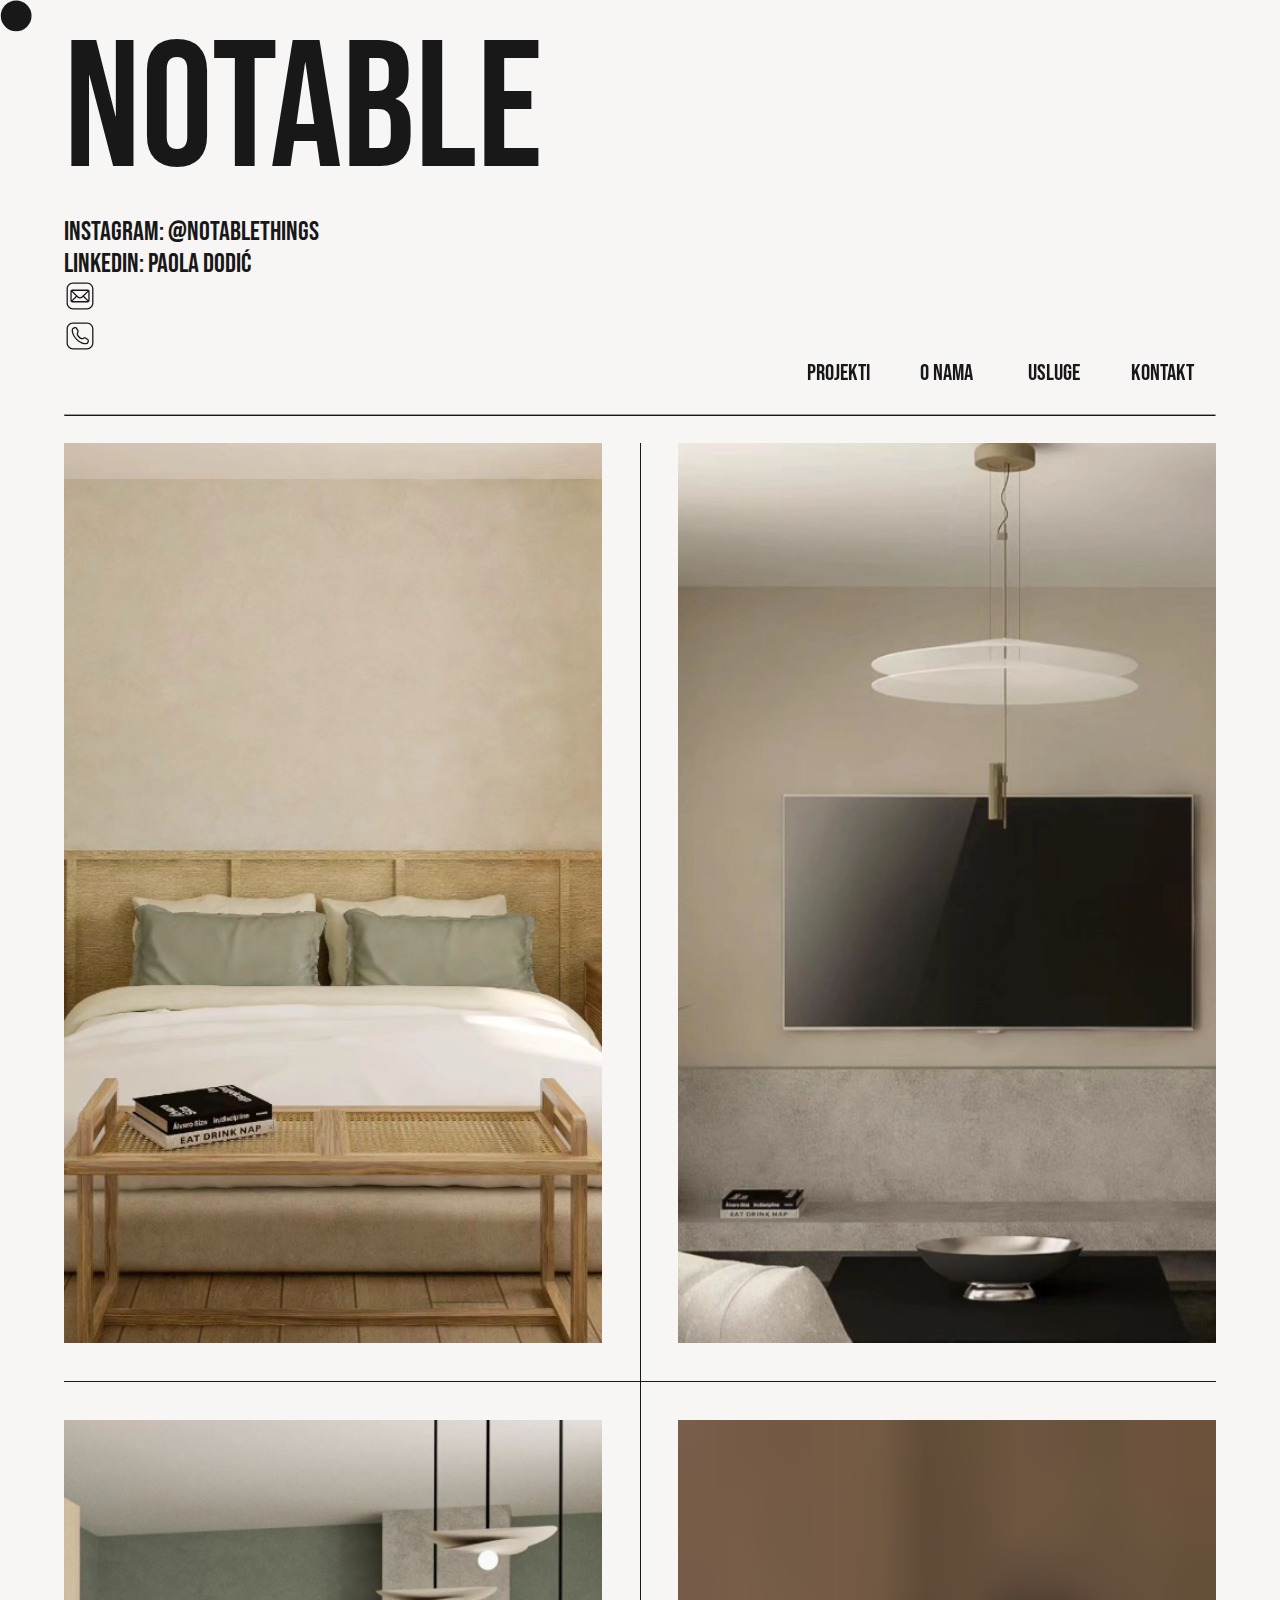
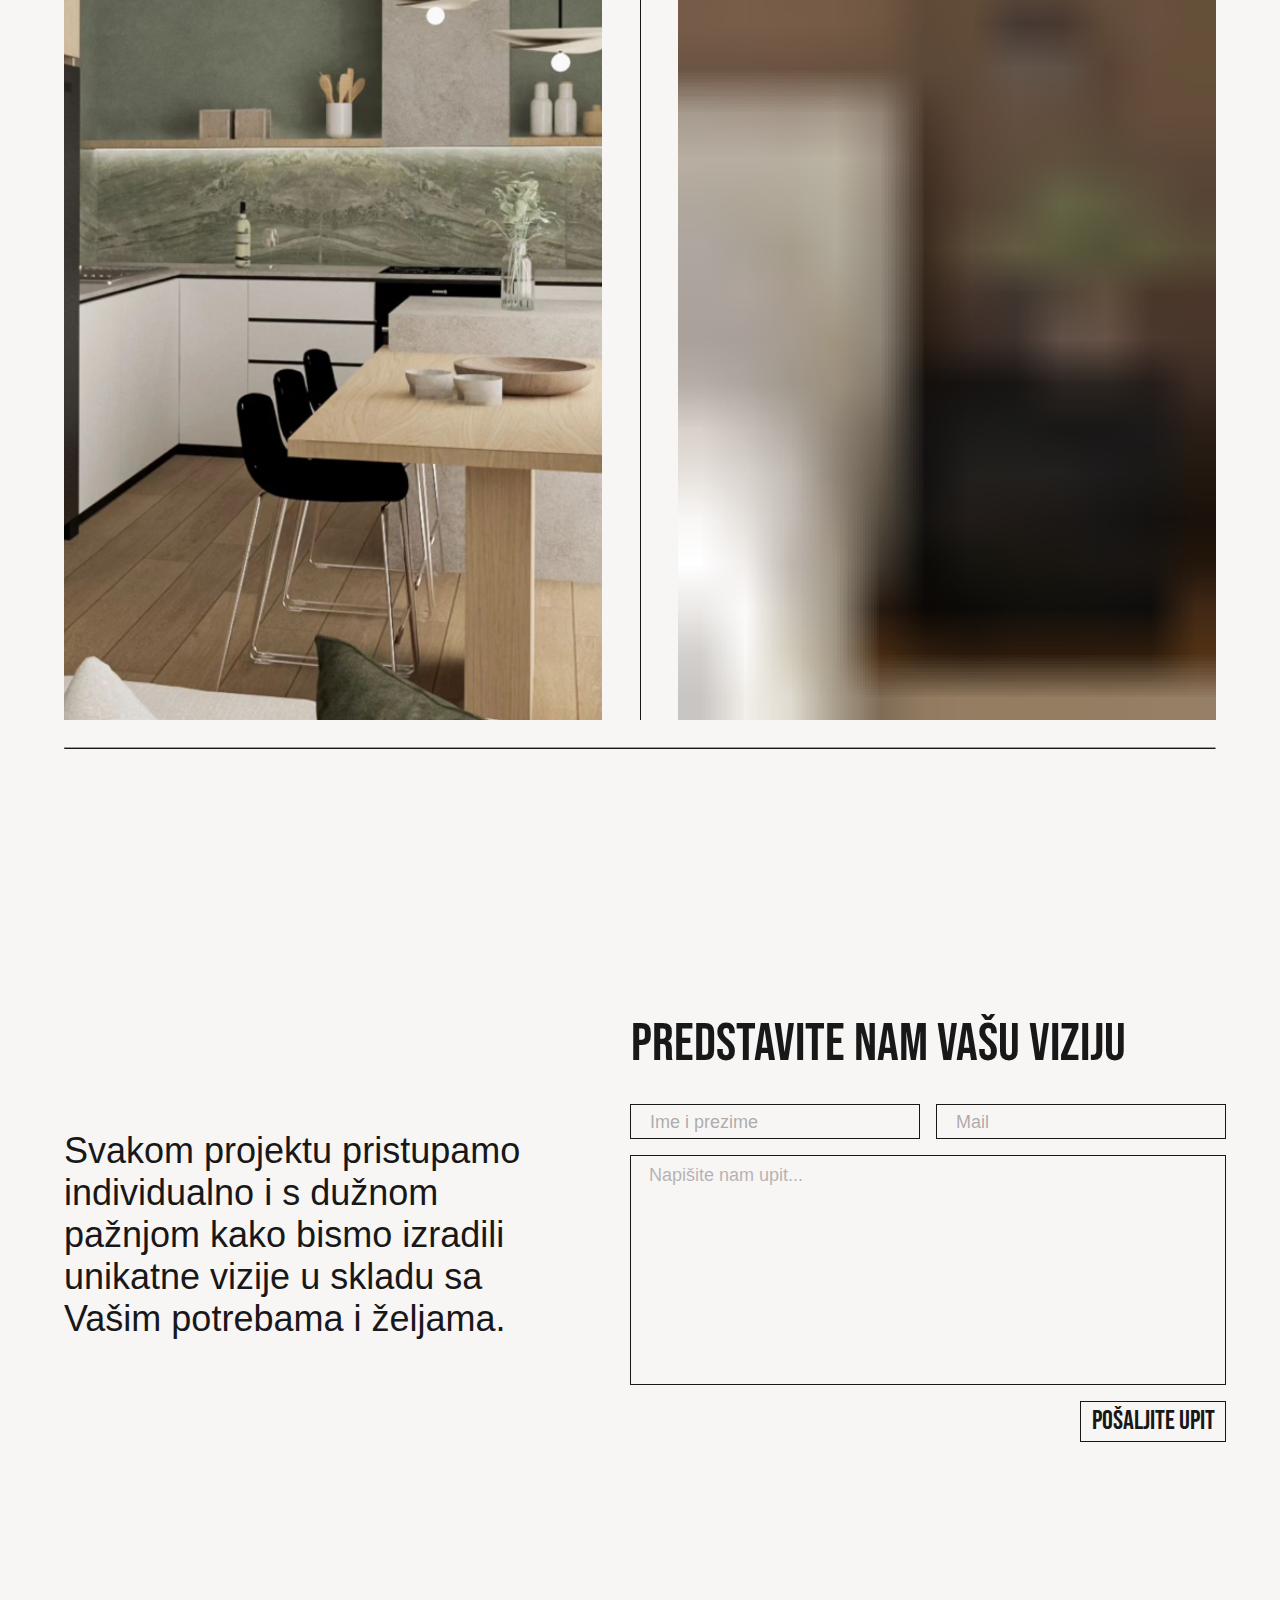
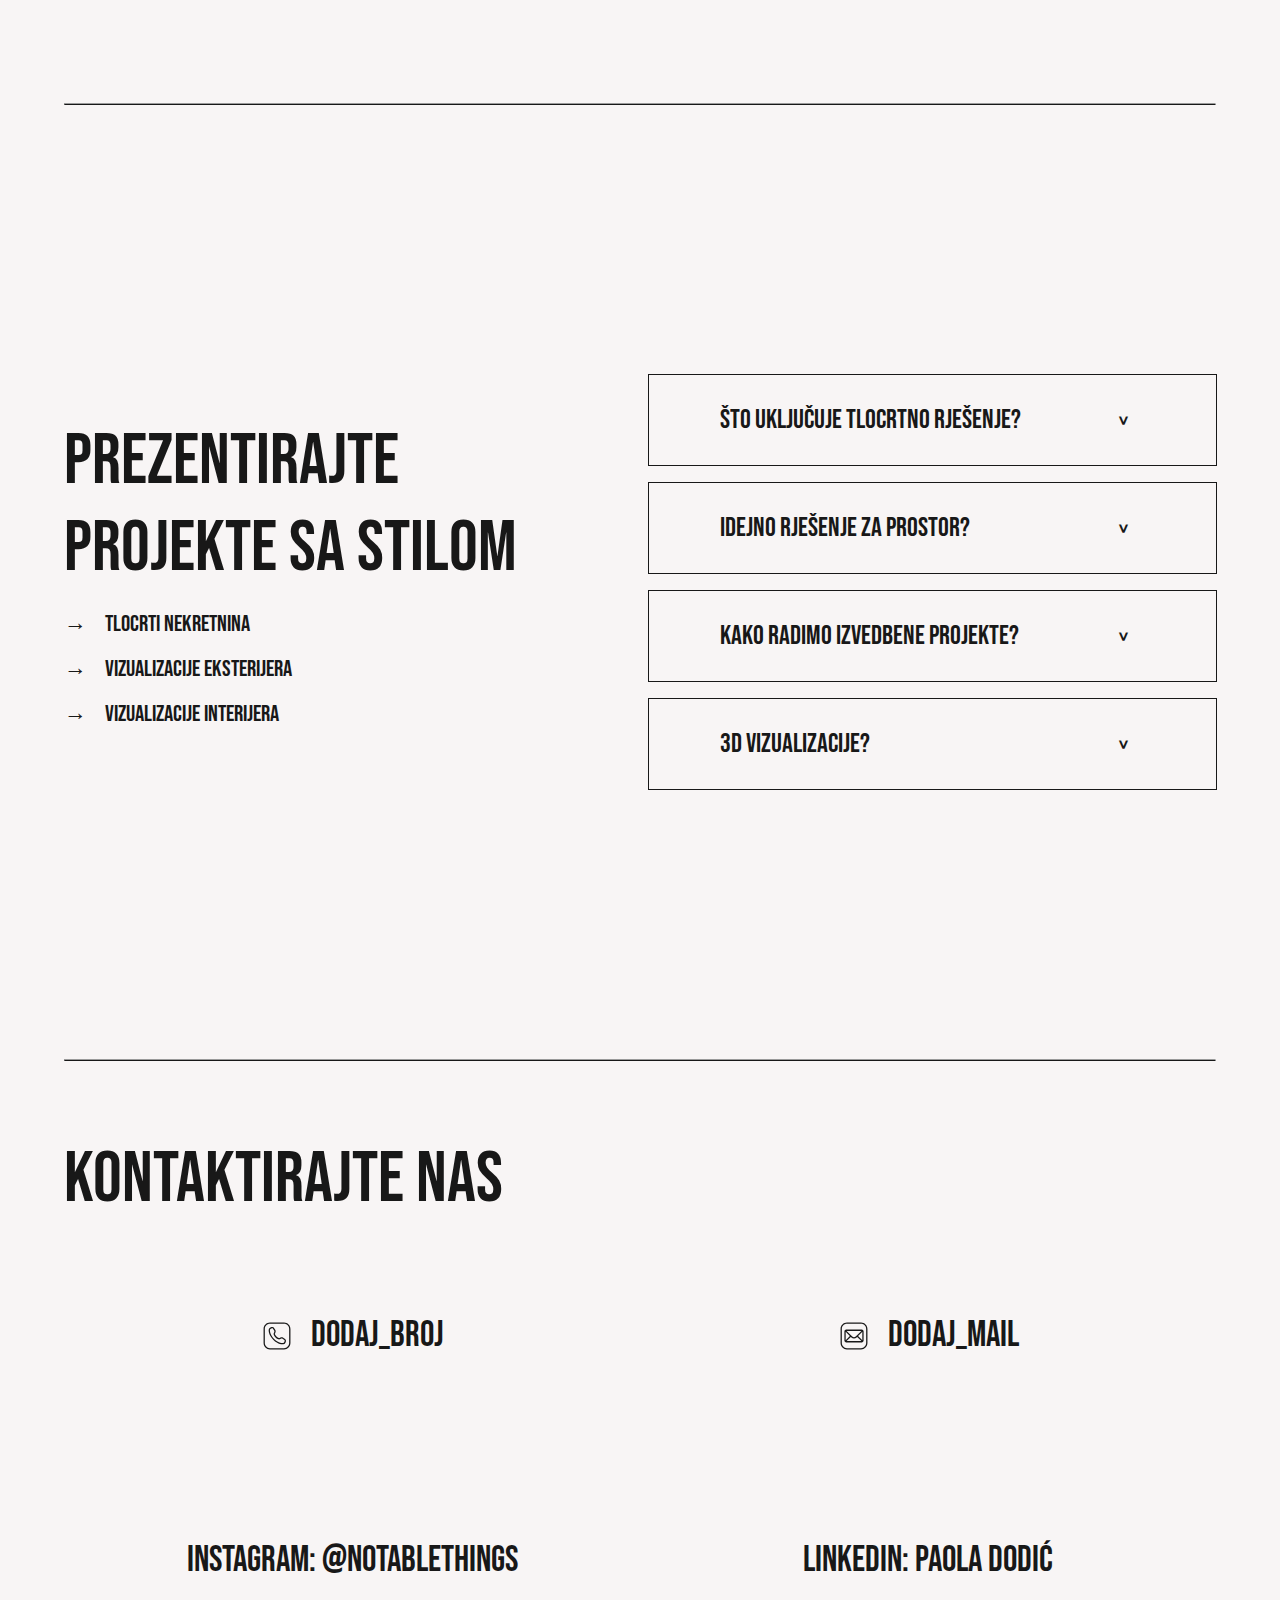
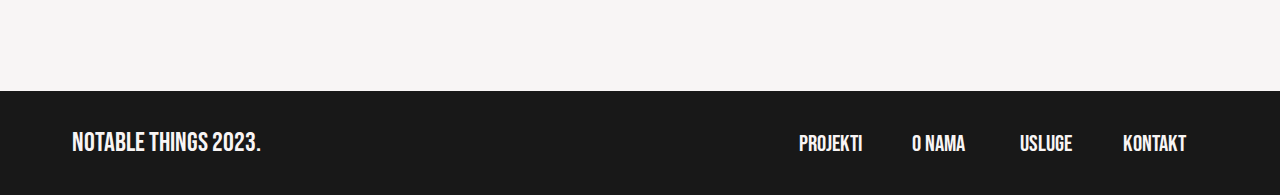
==== commit 0cee3243: "Add files via upload" ====
--- a/index.html
+++ b/index.html
@@ -7,43 +7,55 @@
     <link rel="shortcut icon" href="./resources/Notable things logo.ico" type="image/x-icon">
     <title>Notable Things</title>
 </head>
-
-<script src="./main.js" defer></script>
-
-
+<script src="projekt-loader.js" type="module"></script>
+<script src="./main.js" defer type="module"></script>
+<script src="./cursor.js" defer></script>
 <body> 
     
-        
-        
-    
-    <section id="nav">
+    <div class="custom-cursor">
+        <svg width="32" height="32" viewBox="0 0 51 51" fill="none" xmlns="http://www.w3.org/2000/svg">
+        <circle cx="25.7634" cy="25.2754" r="24.5" fill="#181818" />
+    </svg>
+    </div>
+    <div id="alert">Uspješno ste poslali upit! <br> <span>Odgovorit ćemo Vam u najkraćem mogućem roku.</span></div>
+        
+        
+    
+    <section id="nav" data-track-sec>
         <div id="content">
             <p id="naslovi">
-                <span style="--order:0">Notable</span>
-                <span style="--order:1">Things</span>
-                <span style="--order:2">Dizajn</span>
-                <span style="--order:3">Interijera</span>
+                <span>Notable</span>
+
             </p>
         </div>
-        <p id="logo"><a href="#">NOTABLE THINGS</a></p>
-        <ul id="linkovi">
-            <li><a style="--gridpos: 1;" href="#projekti" >Projekti</a></li>
-            <li><a style="--gridpos: 2;" href="#o_nama" >O nama </a></li>
-            <li><a style="--gridpos: 3;" href="#usluge" >Usluge</a></li>
-            <li><a style="--gridpos: 4;" href="#kontakt" class="button-link">Kontakt</a></li>
-            
-            
-            
-            
-        </ul>
+        <p id="logo" class="no-text-deco"><a href="#" class="c-bw">NOTABLE THINGS</a></p>
+        <div id="hamburger" data-hamburger-state="closed">
+            <svg id="hamburger-icon" viewBox="0 0 90 40" width="30" height="30">
+                <rect width="90" height="5"></rect>
+                <rect y="20" width="90" height="5"></rect>
+                <rect y="40" width="90" height="5"></rect>
+            </svg>
+            
+            <svg xmlns="http://www.w3.org/2000/svg" id="hamburger-close-icon" width="25" height="25" viewBox="0 0 31 31" fill="none">
+                <path d="M15.7204 17.0437L29.2204 30.5437L30.6346 29.1295L17.1346 15.6295L30.5046 2.25946L29.0904 0.845246L15.7204 14.2153L2.35031 0.845215L0.936095 2.25943L14.3062 15.6295L0.806152 29.1295L2.22037 30.5437L15.7204 17.0437Z" fill="black"/>
+            </svg>
+            
+            <ul id="linkovi">
+                <li class="no-text-deco nav-content"><a style="--gridpos: 1;" href="/projekti.html" id="projekti-link">Projekti</a></li>
+                <li class="no-text-deco nav-content"><a style="--gridpos: 2;" href="#o_nama" >O nama </a></li>
+                <li class="no-text-deco nav-content"><a style="--gridpos: 3;" href="#usluge" >Usluge</a></li>
+                <li class="no-text-deco nav-content"><a style="--gridpos: 4;" href="#kontakt" >Kontakt</a></li>
+            </ul>
+        </div>
+        
         <div id="contact_info">
-            <a href="https://www.instagram.com/notablethings_/?ref=consciousbychloe.com" target="_blank"><svg xmlns="http://www.w3.org/2000/svg" xmlns:xlink="http://www.w3.org/1999/xlink" viewBox="0,0,256,256" width="32px" height="32px"><g fill="#3d0769" fill-rule="nonzero" stroke="none" stroke-width="1" stroke-linecap="butt" stroke-linejoin="miter" stroke-miterlimit="10" stroke-dasharray="" stroke-dashoffset="0" font-family="none" font-weight="none" font-size="none" text-anchor="none" style="mix-blend-mode: normal"><g transform="scale(5.12,5.12)"><path d="M16,3c-7.16752,0 -13,5.83248 -13,13v18c0,7.16752 5.83248,13 13,13h18c7.16752,0 13,-5.83248 13,-13v-18c0,-7.16752 -5.83248,-13 -13,-13zM16,5h18c6.08648,0 11,4.91352 11,11v18c0,6.08648 -4.91352,11 -11,11h-18c-6.08648,0 -11,-4.91352 -11,-11v-18c0,-6.08648 4.91352,-11 11,-11zM37,11c-1.10457,0 -2,0.89543 -2,2c0,1.10457 0.89543,2 2,2c1.10457,0 2,-0.89543 2,-2c0,-1.10457 -0.89543,-2 -2,-2zM25,14c-6.06329,0 -11,4.93671 -11,11c0,6.06329 4.93671,11 11,11c6.06329,0 11,-4.93671 11,-11c0,-6.06329 -4.93671,-11 -11,-11zM25,16c4.98241,0 9,4.01759 9,9c0,4.98241 -4.01759,9 -9,9c-4.98241,0 -9,-4.01759 -9,-9c0,-4.98241 4.01759,-9 9,-9z"></path></g></g></svg></a>
-            <a href="https://www.linkedin.com/in/paola-dodi%C4%87-943146135?originalSubdomain=hr" target="_blank"><svg xmlns="http://www.w3.org/2000/svg" xmlns:xlink="http://www.w3.org/1999/xlink" viewBox="0,0,256,256" width="32px" height="32px"><g fill="#3d0769" fill-rule="nonzero" stroke="none" stroke-width="1" stroke-linecap="butt" stroke-linejoin="miter" stroke-miterlimit="10" stroke-dasharray="" stroke-dashoffset="0" font-family="none" font-weight="none" font-size="none" text-anchor="none" style="mix-blend-mode: normal"><g transform="scale(5.12,5.12)"><path d="M9,4c-2.74952,0 -5,2.25048 -5,5v32c0,2.74952 2.25048,5 5,5h32c2.74952,0 5,-2.25048 5,-5v-32c0,-2.74952 -2.25048,-5 -5,-5zM9,6h32c1.66848,0 3,1.33152 3,3v32c0,1.66848 -1.33152,3 -3,3h-32c-1.66848,0 -3,-1.33152 -3,-3v-32c0,-1.66848 1.33152,-3 3,-3zM14,11.01172c-1.09522,0 -2.08078,0.32736 -2.81055,0.94141c-0.72977,0.61405 -1.17773,1.53139 -1.17773,2.51367c0,1.86718 1.61957,3.32281 3.67969,3.4668c0.0013,0.00065 0.0026,0.0013 0.00391,0.00195c0.09817,0.03346 0.20099,0.05126 0.30469,0.05273c2.27301,0 3.98828,-1.5922 3.98828,-3.52148c-0.00018,-0.01759 -0.00083,-0.03518 -0.00195,-0.05274c-0.10175,-1.90023 -1.79589,-3.40234 -3.98633,-3.40234zM14,12.98828c1.39223,0 1.94197,0.62176 2.00195,1.50391c-0.01215,0.85625 -0.54186,1.51953 -2.00195,1.51953c-1.38541,0 -2.01172,-0.70949 -2.01172,-1.54492c0,-0.41771 0.15242,-0.7325 0.47266,-1.00195c0.32023,-0.26945 0.83428,-0.47656 1.53906,-0.47656zM11,19c-0.55226,0.00006 -0.99994,0.44774 -1,1v19c0.00006,0.55226 0.44774,0.99994 1,1h6c0.55226,-0.00006 0.99994,-0.44774 1,-1v-5.86523v-13.13477c-0.00006,-0.55226 -0.44774,-0.99994 -1,-1zM20,19c-0.55226,0.00006 -0.99994,0.44774 -1,1v19c0.00006,0.55226 0.44774,0.99994 1,1h6c0.55226,-0.00006 0.99994,-0.44774 1,-1v-10c0,-0.82967 0.22639,-1.65497 0.625,-2.19531c0.39861,-0.54035 0.90147,-0.86463 1.85742,-0.84766c0.98574,0.01695 1.50758,0.35464 1.90234,0.88477c0.39477,0.53013 0.61523,1.32487 0.61523,2.1582v10c0.00006,0.55226 0.44774,0.99994 1,1h6c0.55226,-0.00006 0.99994,-0.44774 1,-1v-10.73828c0,-2.96154 -0.87721,-5.30739 -2.38086,-6.89453c-1.50365,-1.58714 -3.59497,-2.36719 -5.80664,-2.36719c-2.10202,0 -3.70165,0.70489 -4.8125,1.42383v-0.42383c-0.00006,-0.55226 -0.44774,-0.99994 -1,-1zM12,21h4v12.13477v4.86523h-4zM21,21h4v1.56055c0.00013,0.43 0.27511,0.81179 0.68291,0.94817c0.40781,0.13638 0.85714,-0.00319 1.11591,-0.34661c0,0 1.57037,-2.16211 5.01367,-2.16211c1.75333,0 3.25687,0.58258 4.35547,1.74219c1.0986,1.15961 1.83203,2.94607 1.83203,5.51953v9.73828h-4v-9c0,-1.16667 -0.27953,-2.37289 -1.00977,-3.35352c-0.73023,-0.98062 -1.9584,-1.66341 -3.47266,-1.68945c-1.52204,-0.02703 -2.77006,0.66996 -3.50195,1.66211c-0.73189,0.99215 -1.01562,2.21053 -1.01562,3.38086v9h-4z"></path></g></g></svg></a>
+            <a href="https://www.instagram.com/notablethings_/?ref=consciousbychloe.com" target="_blank" class="c-bw">Instagram: <span>@notablethings</span></a>
+            <a href="https://www.linkedin.com/in/paola-dodi%C4%87-943146135?originalSubdomain=hr" target="_blank" class="c-bw">Linkedin: <span>Paola Dodić</span></a>
             <div>
-                <a href="mailto:STAVI_PRAVI_MAIL@MAIL.HR" target="_blank"><svg xmlns="http://www.w3.org/2000/svg" xmlns:xlink="http://www.w3.org/1999/xlink" viewBox="0,0,256,256" width="32px" height="32px"><g fill="#3d0769" fill-rule="nonzero" stroke="none" stroke-width="1" stroke-linecap="butt" stroke-linejoin="miter" stroke-miterlimit="10" stroke-dasharray="" stroke-dashoffset="0" font-family="none" font-weight="none" font-size="none" text-anchor="none" style="mix-blend-mode: normal"><g transform="scale(5.12,5.12)"><path d="M14,4c-5.51133,0 -10,4.48867 -10,10v22c0,5.51133 4.48867,10 10,10h22c5.51133,0 10,-4.48867 10,-10v-22c0,-5.51133 -4.48867,-10 -10,-10zM14,6h22c4.43067,0 8,3.56933 8,8v22c0,4.43067 -3.56933,8 -8,8h-22c-4.43067,0 -8,-3.56933 -8,-8v-22c0,-4.43067 3.56933,-8 8,-8zM13,15c-1.64497,0 -3,1.35503 -3,3v14c0,1.64497 1.35503,3 3,3h24c1.64497,0 3,-1.35503 3,-3v-14c0,-1.64497 -1.35503,-3 -3,-3zM13.41406,17h23.16992l-8.90625,8.89258c-1.49279,1.49041 -3.8809,1.49024 -5.37305,-0.00195zM38,18.41211v13.17578l-6.59766,-6.58789zM12,18.41406l6.58594,6.58594l-6.58594,6.58594zM29.98828,26.41211l6.59766,6.58789h-23.17188l6.58594,-6.58594l0.89063,0.89063c2.25585,2.25585 5.94201,2.25751 8.19922,0.00391z"></path></g></g></svg></a>
+                <a href="mailto:STAVI_PRAVI_MAIL@MAIL.HR" target="_blank"><svg xmlns="http://www.w3.org/2000/svg" xmlns:xlink="http://www.w3.org/1999/xlink" viewBox="0,0,256,256" width="32px" height="32px"><g fill="#181818" fill-rule="nonzero" stroke="none" stroke-width="1" stroke-linecap="butt" stroke-linejoin="miter" stroke-miterlimit="10" stroke-dasharray="" stroke-dashoffset="0" font-family="none" font-weight="none" font-size="none" text-anchor="none" style="mix-blend-mode: normal"><g transform="scale(5.12,5.12)"><path d="M14,4c-5.51133,0 -10,4.48867 -10,10v22c0,5.51133 4.48867,10 10,10h22c5.51133,0 10,-4.48867 10,-10v-22c0,-5.51133 -4.48867,-10 -10,-10zM14,6h22c4.43067,0 8,3.56933 8,8v22c0,4.43067 -3.56933,8 -8,8h-22c-4.43067,0 -8,-3.56933 -8,-8v-22c0,-4.43067 3.56933,-8 8,-8zM13,15c-1.64497,0 -3,1.35503 -3,3v14c0,1.64497 1.35503,3 3,3h24c1.64497,0 3,-1.35503 3,-3v-14c0,-1.64497 -1.35503,-3 -3,-3zM13.41406,17h23.16992l-8.90625,8.89258c-1.49279,1.49041 -3.8809,1.49024 -5.37305,-0.00195zM38,18.41211v13.17578l-6.59766,-6.58789zM12,18.41406l6.58594,6.58594l-6.58594,6.58594zM29.98828,26.41211l6.59766,6.58789h-23.17188l6.58594,-6.58594l0.89063,0.89063c2.25585,2.25585 5.94201,2.25751 8.19922,0.00391z"></path></g></g></svg></a>
             </div>
             <div>
-                <a href="https://wa.me/DODAJ_WHATSAPP_BROJ" target="_blank"><svg xmlns="http://www.w3.org/2000/svg" xmlns:xlink="http://www.w3.org/1999/xlink" viewBox="0,0,256,256" width="32px" height="32px"><g fill="#3d0769" fill-rule="nonzero" stroke="none" stroke-width="1" stroke-linecap="butt" stroke-linejoin="miter" stroke-miterlimit="10" stroke-dasharray="" stroke-dashoffset="0" font-family="none" font-weight="none" font-size="none" text-anchor="none" style="mix-blend-mode: normal"><g transform="scale(5.12,5.12)"><path d="M14,3.99023c-5.51133,0 -10,4.48867 -10,10v22c0,5.51133 4.48867,10 10,10h22c5.51133,0 10,-4.48867 10,-10v-22c0,-5.51133 -4.48867,-10 -10,-10zM14,5.99023h22c4.43067,0 8,3.56933 8,8v22c0,4.43067 -3.56933,8 -8,8h-22c-4.43067,0 -8,-3.56933 -8,-8v-22c0,-4.43067 3.56933,-8 8,-8zM18.04883,11.03516c-2.04532,-0.08838 -3.5977,0.68877 -4.57422,1.62305c-0.48826,0.46714 -0.84078,0.96698 -1.08203,1.43359c-0.24125,0.46662 -0.39453,0.85131 -0.39453,1.35156c0,-0.04456 -0.01099,0.18933 -0.01758,0.46094c-0.0066,0.27161 -0.0054,0.63775 0.01953,1.08008c0.04996,0.88466 0.1999,2.0813 0.59766,3.5c0.79552,2.8374 2.58679,6.55945 6.47266,10.44531c3.88587,3.88587 7.6077,5.67689 10.44531,6.47266c1.4188,0.39788 2.61526,0.54759 3.5,0.59766c0.44237,0.02503 0.80648,0.02609 1.07813,0.01953c0.27164,-0.0066 0.5073,-0.01758 0.46289,-0.01758c0.50025,0 0.88494,-0.15328 1.35156,-0.39453c0.46662,-0.24125 0.96645,-0.59377 1.43359,-1.08203c0.93428,-0.97652 1.71142,-2.52889 1.62305,-4.57422c-0.04194,-0.97548 -0.58353,-1.83931 -1.38281,-2.35156c-0.61768,-0.39579 -1.57657,-1.01019 -2.82812,-1.81055c-1.45209,-0.92776 -3.3094,-0.99403 -4.82422,-0.16406l0.08594,-0.04297l-1.17773,0.50586l-0.08594,0.06055c-0.28626,0.20099 -0.6408,0.23823 -0.96289,0.10352c-0.90225,-0.3773 -2.30808,-1.11862 -3.61523,-2.42578c-1.30716,-1.30716 -2.04848,-2.71299 -2.42578,-3.61523c-0.13471,-0.32209 -0.09748,-0.67663 0.10352,-0.96289l0.06055,-0.08594l0.50586,-1.17773l-0.04297,0.08594c0.82976,-1.51444 0.76525,-3.37169 -0.16406,-4.82422c-0.80035,-1.25155 -1.41475,-2.21044 -1.81055,-2.82812c-0.51225,-0.79928 -1.37608,-1.34087 -2.35156,-1.38281zM17.96289,13.0332c0.28052,0.01206 0.57015,0.17617 0.75391,0.46289c0.3962,0.61832 1.0109,1.57768 1.81055,2.82813c0.53069,0.82948 0.56799,1.9196 0.09375,2.78516l-0.02344,0.04297l-0.48242,1.12695l0.09961,-0.18164c-0.59101,0.84174 -0.70979,1.93486 -0.3125,2.88477c0.4507,1.07775 1.31258,2.71297 2.85742,4.25781c1.54484,1.54484 3.18006,2.40673 4.25781,2.85742c0.94991,0.39729 2.04303,0.27851 2.88477,-0.3125l-0.18164,0.09961l1.12695,-0.48242l0.04297,-0.02344c0.86518,-0.47403 1.95525,-0.43453 2.78516,0.0957v-0.00195c1.25045,0.79965 2.20981,1.41434 2.82813,1.81055c0.28672,0.18375 0.45083,0.47339 0.46289,0.75391c0.06562,1.51868 -0.46184,2.46949 -1.07031,3.10547c-0.30423,0.31799 -0.63415,0.54877 -0.90625,0.68945c-0.2721,0.14068 -0.53234,0.16992 -0.43359,0.16992c-0.18341,0 -0.28001,0.01203 -0.50977,0.01758c-0.22976,0.0056 -0.53773,0.0059 -0.91797,-0.01562c-0.76047,-0.04303 -1.81015,-0.17285 -3.07422,-0.52734c-2.52814,-0.70898 -5.91718,-2.3078 -9.57031,-5.96094c-3.65313,-3.65313 -5.25221,-7.04246 -5.96094,-9.57031c-0.35437,-1.26393 -0.4844,-2.31385 -0.52734,-3.07422c-0.02147,-0.38019 -0.02119,-0.68823 -0.01562,-0.91797c0.0056,-0.22973 0.01758,-0.32621 0.01758,-0.50977c0,0.09875 0.02924,-0.16149 0.16992,-0.43359c0.14068,-0.2721 0.37146,-0.60202 0.68945,-0.90625c0.63598,-0.60847 1.58679,-1.13594 3.10547,-1.07031z"></path></g></g></svg></a>
+                <a href="https://wa.me/DODAJ_WHATSAPP_BROJ" target="_blank"><svg xmlns="http://www.w3.org/2000/svg" xmlns:xlink="http://www.w3.org/1999/xlink" viewBox="0,0,256,256" width="32px" height="32px"><g fill="#181818" fill-rule="nonzero" stroke="none" stroke-width="1" stroke-linecap="butt" stroke-linejoin="miter" stroke-miterlimit="10" stroke-dasharray="" stroke-dashoffset="0" font-family="none" font-weight="none" font-size="none" text-anchor="none" style="mix-blend-mode: normal"><g transform="scale(5.12,5.12)"><path d="M14,3.99023c-5.51133,0 -10,4.48867 -10,10v22c0,5.51133 4.48867,10 10,10h22c5.51133,0 10,-4.48867 10,-10v-22c0,-5.51133 -4.48867,-10 -10,-10zM14,5.99023h22c4.43067,0 8,3.56933 8,8v22c0,4.43067 -3.56933,8 -8,8h-22c-4.43067,0 -8,-3.56933 -8,-8v-22c0,-4.43067 3.56933,-8 8,-8zM18.04883,11.03516c-2.04532,-0.08838 -3.5977,0.68877 -4.57422,1.62305c-0.48826,0.46714 -0.84078,0.96698 -1.08203,1.43359c-0.24125,0.46662 -0.39453,0.85131 -0.39453,1.35156c0,-0.04456 -0.01099,0.18933 -0.01758,0.46094c-0.0066,0.27161 -0.0054,0.63775 0.01953,1.08008c0.04996,0.88466 0.1999,2.0813 0.59766,3.5c0.79552,2.8374 2.58679,6.55945 6.47266,10.44531c3.88587,3.88587 7.6077,5.67689 10.44531,6.47266c1.4188,0.39788 2.61526,0.54759 3.5,0.59766c0.44237,0.02503 0.80648,0.02609 1.07813,0.01953c0.27164,-0.0066 0.5073,-0.01758 0.46289,-0.01758c0.50025,0 0.88494,-0.15328 1.35156,-0.39453c0.46662,-0.24125 0.96645,-0.59377 1.43359,-1.08203c0.93428,-0.97652 1.71142,-2.52889 1.62305,-4.57422c-0.04194,-0.97548 -0.58353,-1.83931 -1.38281,-2.35156c-0.61768,-0.39579 -1.57657,-1.01019 -2.82812,-1.81055c-1.45209,-0.92776 -3.3094,-0.99403 -4.82422,-0.16406l0.08594,-0.04297l-1.17773,0.50586l-0.08594,0.06055c-0.28626,0.20099 -0.6408,0.23823 -0.96289,0.10352c-0.90225,-0.3773 -2.30808,-1.11862 -3.61523,-2.42578c-1.30716,-1.30716 -2.04848,-2.71299 -2.42578,-3.61523c-0.13471,-0.32209 -0.09748,-0.67663 0.10352,-0.96289l0.06055,-0.08594l0.50586,-1.17773l-0.04297,0.08594c0.82976,-1.51444 0.76525,-3.37169 -0.16406,-4.82422c-0.80035,-1.25155 -1.41475,-2.21044 -1.81055,-2.82812c-0.51225,-0.79928 -1.37608,-1.34087 -2.35156,-1.38281zM17.96289,13.0332c0.28052,0.01206 0.57015,0.17617 0.75391,0.46289c0.3962,0.61832 1.0109,1.57768 1.81055,2.82813c0.53069,0.82948 0.56799,1.9196 0.09375,2.78516l-0.02344,0.04297l-0.48242,1.12695l0.09961,-0.18164c-0.59101,0.84174 -0.70979,1.93486 -0.3125,2.88477c0.4507,1.07775 1.31258,2.71297 2.85742,4.25781c1.54484,1.54484 3.18006,2.40673 4.25781,2.85742c0.94991,0.39729 2.04303,0.27851 2.88477,-0.3125l-0.18164,0.09961l1.12695,-0.48242l0.04297,-0.02344c0.86518,-0.47403 1.95525,-0.43453 2.78516,0.0957v-0.00195c1.25045,0.79965 2.20981,1.41434 2.82813,1.81055c0.28672,0.18375 0.45083,0.47339 0.46289,0.75391c0.06562,1.51868 -0.46184,2.46949 -1.07031,3.10547c-0.30423,0.31799 -0.63415,0.54877 -0.90625,0.68945c-0.2721,0.14068 -0.53234,0.16992 -0.43359,0.16992c-0.18341,0 -0.28001,0.01203 -0.50977,0.01758c-0.22976,0.0056 -0.53773,0.0059 -0.91797,-0.01562c-0.76047,-0.04303 -1.81015,-0.17285 -3.07422,-0.52734c-2.52814,-0.70898 -5.91718,-2.3078 -9.57031,-5.96094c-3.65313,-3.65313 -5.25221,-7.04246 -5.96094,-9.57031c-0.35437,-1.26393 -0.4844,-2.31385 -0.52734,-3.07422c-0.02147,-0.38019 -0.02119,-0.68823 -0.01562,-0.91797c0.0056,-0.22973 0.01758,-0.32621 0.01758,-0.50977c0,0.09875 0.02924,-0.16149 0.16992,-0.43359c0.14068,-0.2721 0.37146,-0.60202 0.68945,-0.90625c0.63598,-0.60847 1.58679,-1.13594 3.10547,-1.07031z"></path></g></g></svg></a>
             </div>
             
         </div>
@@ -51,13 +63,14 @@
     
     <hr>
     
-    <section >
+    <section id="showcase">
 
     <main>
         
-        <div class="content showcase1 text-left">
+        <div class="content showcase1 text-left" data-content-id="0">
+            <a href="/projekti.html"></a>
             <div class="img-container blur-load" style="background-image: url('./resources/vizualizacije/spavaca-soba/tiny/spavaca-1-tiny.png');">
-                <img src="./resources/vizualizacije/spavaca-soba/spavaca-1.png" loading="lazy" alt="spavaca-1">
+                <img src="./resources/vizualizacije/spavaca-soba/spavaca-1.png" loading="lazy" role="presentation" decoding="async" fetchpriority="high" alt="spavaca-1">
                 <div class="filter"></div>
             </div>
             
@@ -65,9 +78,10 @@
             
         </div>
 
-        <div class="content showcase2 text-right">
+        <div class="content showcase2 text-right" data-content-id="1">
+            <a href="/projekti.html"></a>
             <div class="img-container blur-load" style="background-image: url('./resources/vizualizacije/dnevna-soba/tiny/dnevna-1-tiny.png');">
-                <img src="./resources/vizualizacije/dnevna-soba/dnevna-1.png" loading="lazy" alt="dnevna-1">
+                <img src="./resources/vizualizacije/dnevna-soba/dnevna-1.png" loading="lazy" role="presentation" decoding="async" fetchpriority="high" alt="dnevna-1">
                 <div class="filter"></div>
             </div>
             <p><b>Dnevna soba</b><br> <span>Dizajn Interijera</span></p>
@@ -75,18 +89,20 @@
             
         </div>
 
-        <div class="content showcase3 text-left">
+        <div class="content showcase3 text-left" data-content-id="2">
+            <a href="/projekti.html"></a>
             <div class="img-container blur-load" style="background-image: url('./resources/vizualizacije/zelena-oaza/tiny/kuhinja-tiny.png');">
-                <img src="./resources/vizualizacije/zelena-oaza/kuhinja.png" loading="lazy" alt="kuhinja">
+                <img src="./resources/vizualizacije/zelena-oaza/kuhinja.png" loading="lazy" role="presentation" decoding="async" fetchpriority="high" alt="kuhinja">
                 <div class="filter"></div>
             </div>
             <p><b>Zelena Oaza</b><br> Dizajn interijera</p>
             
         </div>
 
-        <div class="content showcase4 text-right">
+        <div class="content showcase4 text-right" data-content-id="3">
+            <a href="/projekti.html"></a>
             <div class="img-container blur-load" style="background-image: url('./resources/vizualizacije/tamni-elementi-zemljani-tonovi/tiny/3-tiny.png');">
-                <img src="./resources/vizualizacije/tamni-elementi-zemljani-tonovi/3.png" loading="lazy" alt="">
+                <img src="./resources/vizualizacije/tamni-elementi-zemljani-tonovi/3.png" loading="lazy" role="presentation" decoding="async" fetchpriority="high" alt="tamni_elementi_zemljani_tonovi">
                 <div class="filter"></div>
             </div>
             <p><b>Tamni elementi, zemljani tonovi</b><br> Dizajn interijera</p>
@@ -98,115 +114,133 @@
 
     </main>
     </section>
-    <hr id="o_nama">
-
-    <section>
-        <h1>
-            Pretvaramo Vašu viziju u stvarnost
-        </h1>
+    <hr >
+
+    <section id="o_nama" data-track-link>
         
         <div class="about">
             
-            <div class="card">
-                <p>Svakom projektu pristupamo individualno i s dužnom pažnjom kako bismo izradili unikatne vizije u skladu sa Vašim potrebama i željama. <br> <br> <i>Želite nam predstaviti Vašu viziju?</i></p>
-                <a class="button-link rounded" href="#kontakt">Kontaktirajte nas</a>
+            <div class="card" data-translate-left>
+                <p>Svakom projektu pristupamo individualno i s dužnom pažnjom kako bismo izradili unikatne vizije u skladu sa Vašim potrebama i željama.</p>
             </div>
                 
             
-            <div class="quote">
-                
-                <p>Nakon završene gimnazije, svoju strast prema dizajnu sam usmjerila u ostvarivanje diplome magistra umjetnosti sa Sveučilišta u Zagrebu.</p>
-                
-                <div class="img-pop">
-                    <div class="circle"><img src="./resources/paola_dodic_notable_design-removebg-preview.png" width="400" height="400"  alt="Paola_image"></div>
-                    <img src="./resources/paola_dodic_notable_design-removebg-preview.png" width="400" height="400"  alt="Paola_image">
-                </div>
-                <div class="heading-subheading-text">
-                    <h2>Paola Dodić</h2>
-                    <h3>Glavni dizajner i vlasnica</h3>
+            <div class="card contact-form" data-translate-right>
+                <h2>Predstavite nam Vašu viziju</h2>
+                <form action="" data-toast-trigger>
+                    <div class="1 input-group"><input type="text" name="ime_i_prezime" id="i_ime_i_prezime" required><label for="i_ime_i_prezime">Ime i prezime</label></div>
+                    <div class="2 input-group"><input type="text" name="email" id="i_email"  required ><label for="i_email">Mail</label></div>
                     
-                </div>
-
-            </div>
-        </div>
-        
-    </section>
-    <hr id="usluge">
-    <section >
-        <h1>Naše usluge</h1>
+                    <textarea name="message" id="i_message" cols="30" rows="10" required placeholder="Napišite nam upit..."></textarea>
+                    <button type="submit" >Pošaljite upit</button>
+                </form>
+
+            </div>
+        </div>
+        
+    </section>
+    <hr>
+    <section id="usluge" data-track-link>
     
 
     <div class="container">
-
-
-
-            <div class="1 radio-expand rounded inactive" style="--order:1">
-                <div class="label-img">
-                    <img width="50" height="50" src="https://img.icons8.com/ios/50/studio-floor-plan.png" loading="lazy" alt="studio-floor-plan"/>
-                    <label for="tlocrtni-projekti-radio ">Tlocrtni projekti</label>
-                </div>
-                <input type="radio" name="" id="tlocrtni-projekti-radio" class="rounded">
-                <p>Nudimo Vam izradu tehničkog nacrta postojećeg stanja prostora, zatim izradu tehničkog tlocrtnog nacrta postojećeg stanja s konstrukcijskim rješenjima rušenja i novih zidova, izradu osnovnog prostornog i oblikovnog rješenja s dispozicijom namještaja i potrebne opreme (namještaj i oprema kotirani s naznačenim mjerama) – u odabrano tlocrtno rješenje moguće je integrirati i idejne pozicije rasvjetnih tijela, osnovno prostorno i oblikovno rješenje tlocrta podnih obloga kao i prijedlog obrade zidova i stropova. Nudimo i izradu stilske sheme u obliku prezentacijske mape s inspiracijskim fotografijama i vizualima koji dočaravaju stil uređenja i shemu boja.</p>
-            </div>    
-
-            
-            <div class="2 radio-expand rounded inactive" style="--order:2">
-
-                <div class="label-img">
-                    <img width="50" height="50" src="https://img.icons8.com/ios/50/design--v1.png" loading="lazy" alt="design--v1"/>
-                    <label for="idejni-projekti-radio">Idejni projekti</label>
-                </div>
-                
-                <input type="radio" name="" id="idejni-projekti-radio" class="rounded">
-                <p>Kompletna finalna dokumentacija koju klijent na kraju projekta dobiva uz tlocrtno rješenje sadrži niz prijedloga, smjernica, pogleda (npr. spavaće sobe, kuhinje, kupaonice, terase, boravka), idejnih stolarskih ili gotovih rješenja (ormari po mjeri, kuhinjski elementi, police, tv elementi i slično...), nacrta i ideja uz 3D vizualizacije (po preporuci) koje uvelike olakšavaju klijentu kao i majstorima da si predoče kako će izgledati prostor u stvarnosti. Sama 3D vizualizacija uvelike olakšava kasnije definiranje boja, obloga i upravljanje radovima. Idejna dokumentacija sadrži sve što Vam je potrebno kako biste samostalno vodili komunikaciju s majstorima, same radove, ali i znali točno što želite i kako prostor na kraju mora izgledati.</p>
-            </div> 
-            
-            <div class="3 radio-expand rounded inactive" style="--order:3">
-                <div class="label-img">
-                    <img width="50" height="50" src="https://img.icons8.com/ios/50/3d-select--v1.png" alt="3d-select--v1"/>
-                    <label for="izvedbeni-projekti-radio">Izvedbeni projekti</label>
-                </div>
-                
-                <input type="radio" name="" id="izvedbeni-projekti-radio" class="rounded">
-                <p>Prema izrađenim 3D modelima vršimo 3D vizualizaciju interijera kroz računalno obrađene fotografije s realističnim prikazom prostora. Ova usluga omogućava da vidite jasnu sliku Vašeg interijera nakon izvođenja svih radova, pa ćete se i prije njihovog završetka moći zamisliti u novom, uređenom prostoru.</p>
-            </div>
-
-            <div class="4 radio-expand rounded inactive" style="--order:4">
-                <div class="label-img">
-                    <img width="50" height="50" src="https://img.icons8.com/dotty/50/real-estate.png" alt="real-estate"/>
-                    <label for="prezentacija-projekata-radio">Prezentacija projekata</label>
-                </div>
-                
-                <input type="radio" name="" id="prezentacija-projekata-radio" class="rounded">
-                <p>Kompletna finalna dokumentacija koju klijent na kraju projekta dobiva uz tlocrtno rješenje sadrži niz prijedloga, smjernica, pogleda (npr. spavaće sobe, kuhinje, kupaonice, terase, boravka), idejnih stolarskih ili gotovih rješenja (ormari po mjeri, kuhinjski elementi, police, tv elementi i slično...), nacrta i ideja uz 3D vizualizacije (po preporuci) koje uvelike olakšavaju klijentu kao i majstorima da si predoče kako će izgledati prostor u stvarnosti. Sama 3D vizualizacija uvelike olakšava kasnije definiranje boja, obloga i upravljanje radovima. Idejna dokumentacija sadrži sve što Vam je potrebno kako biste samostalno vodili komunikaciju s majstorima, same radove, ali i znali točno što želite i kako prostor na kraju mora izgledati.</p>
-            </div>
+        <div data-translate-left class="prezentacija-projekata">
+            <h2>Prezentirajte projekte sa stilom</h2>
+            <ul>
+                <li><span>&#8594;</span> <a href="">Tlocrti nekretnina</a></li>
+                <li><span>&#8594;</span> <a href="">Vizualizacije eksterijera</a></li>
+                <li><span>&#8594;</span> <a href="">Vizualizacije interijera</a></li>
+            </ul>
+        </div>
+
+            <ul data-translate-right>
+                <li>
+                    <div class=" radio-expand rounded inactive">
+                        <div class="label-img">
+                            
+                            <label for="tlocrtni-projekti-radio ">Što uključuje tlocrtno rješenje?<span>></span></label>
+                        </div>
+                        <input type="radio" name="" id="tlocrtni-projekti-radio" class="rounded">
+                        <p>Nudimo Vam izradu tehničkog nacrta postojećeg stanja prostora, zatim izradu tehničkog tlocrtnog nacrta postojećeg stanja s konstrukcijskim rješenjima rušenja i novih zidova, izradu osnovnog prostornog i oblikovnog rješenja s dispozicijom namještaja i potrebne opreme (namještaj i oprema kotirani s naznačenim mjerama) – u odabrano tlocrtno rješenje moguće je integrirati i idejne pozicije rasvjetnih tijela, osnovno prostorno i oblikovno rješenje tlocrta podnih obloga kao i prijedlog obrade zidova i stropova. Nudimo i izradu stilske sheme u obliku prezentacijske mape s inspiracijskim fotografijama i vizualima koji dočaravaju stil uređenja i shemu boja.</p>
+                    </div>  
+                </li>
+                <li>
+                    <div class=" radio-expand rounded inactive">
+
+                        <div class="label-img">
+                            
+                            <label for="idejni-projekti-radio">Idejno rješenje za prostor? <span>></span></label>
+                        </div>
+                        
+                        <input type="radio" name="" id="idejni-projekti-radio" class="rounded">
+                        <p>Idejno rješenje obuhvaća izradu tlocrta i pogleda za sve prostorije koje su uključene u sami projekt, kao i prijedlog boja, materijala, namještaja, zidnih obloga i rasvjete. Svaki korak komuniciramo i odrađujemo u dogovoru s klijentom kako bi prostor u konačnici odgovarao njegovim individualnim potrebama, željama i zahtjevima. <br> <br> Idejno rješenje je najvažniji korak u stvaranju prostora kojeg ste zamislili. Nakon što saslušamo Vaše želje i osmislimo idejno rješenje interijera, prelazimo na fazu u kojoj se izrađuje projekt interijera s detaljnim 3D modelom Vašeg prostora. Naš zadatak je spoj estetskog i funkcionalnog. </p>
+                    </div> 
+                </li>
+                <li>
+                    <div class=" radio-expand rounded inactive" >
+                        <div class="label-img">
+                            
+                            <label for="izvedbeni-projekti-radio">Kako radimo izvedbene projekte? <span>></span></label>
+                        </div>
+                        
+                        <input type="radio" name="" id="izvedbeni-projekti-radio" class="rounded">
+                        <p>Prema izrađenim 3D modelima vršimo 3D vizualizaciju interijera kroz računalno obrađene fotografije s realističnim prikazom prostora. Ova usluga omogućava da vidite jasnu sliku Vašeg interijera nakon izvođenja svih radova, pa ćete se i prije njihovog završetka moći zamisliti u novom, uređenom prostoru.</p>
+                    </div>
+                </li>
+                <li>
+                    <div class=" radio-expand rounded inactive" >
+                        <div class="label-img">
+                            
+                            <label for="prezentacija-projekata-radio">3D vizualizacije? <span>></span></label>
+                        </div>
+                        
+                        <input type="radio" name="" id="prezentacija-projekata-radio" class="rounded">
+                        <p>Prikazujemo eksterijer ili unutrašnjost bilo kojeg prostora s realističnom 3D vizualizacijom. Investitoru prikazujemo viziju i dajemo im stvarni doživljaj prostora. Pomažemo Vam da budete sigurni u dizajnerska rješenja, boju fasade, kombinacije boja namještaja/zidova, tipove namještaja i s time smanjujemo šanse da Vam se neće svidjeti ono u što ste uložili svoj novac.
+        
+                            3D render, odnosno 3D vizualizacija interijera i eksterijera omogućit će Vam uvid u finalnu fazu projekta i prikazati jasnu viziju o tome kako će izgledati Vaš prostor iz snova.
+                            
+                            Zahvaljujući 3D vizualizaciji bit ćete u mogućnosti vidjet izgled Vašeg prostora iz različitih kuteva, zajedno s pažljivo odabranim namještajem.</p>
+                    </div>
+                </li>
+            </ul>
+              
+            
+            
+            
+            
+            
+
+            
+
+            
             
 
     </div>
     </section>
     
-    <hr id="kontakt">
-    <section>
+    <hr >
+    <section id="kontakt" data-track-link>
         <h1>Kontaktirajte nas</h1>
-
         <div id="kontakt-content">
             <div>
                 <a href="https://wa.me/DODAJ_WHATSAPP_BROJ" target="_blank">
-                <svg xmlns="http://www.w3.org/2000/svg" xmlns:xlink="http://www.w3.org/1999/xlink" viewBox="0,0,256,256" width="32px" height="32px"><g fill="#3d0769" fill-rule="nonzero" stroke="none" stroke-width="1" stroke-linecap="butt" stroke-linejoin="miter" stroke-miterlimit="10" stroke-dasharray="" stroke-dashoffset="0" font-family="none" font-weight="none" font-size="none" text-anchor="none" style="mix-blend-mode: normal"><g transform="scale(5.12,5.12)"><path d="M14,3.99023c-5.51133,0 -10,4.48867 -10,10v22c0,5.51133 4.48867,10 10,10h22c5.51133,0 10,-4.48867 10,-10v-22c0,-5.51133 -4.48867,-10 -10,-10zM14,5.99023h22c4.43067,0 8,3.56933 8,8v22c0,4.43067 -3.56933,8 -8,8h-22c-4.43067,0 -8,-3.56933 -8,-8v-22c0,-4.43067 3.56933,-8 8,-8zM18.04883,11.03516c-2.04532,-0.08838 -3.5977,0.68877 -4.57422,1.62305c-0.48826,0.46714 -0.84078,0.96698 -1.08203,1.43359c-0.24125,0.46662 -0.39453,0.85131 -0.39453,1.35156c0,-0.04456 -0.01099,0.18933 -0.01758,0.46094c-0.0066,0.27161 -0.0054,0.63775 0.01953,1.08008c0.04996,0.88466 0.1999,2.0813 0.59766,3.5c0.79552,2.8374 2.58679,6.55945 6.47266,10.44531c3.88587,3.88587 7.6077,5.67689 10.44531,6.47266c1.4188,0.39788 2.61526,0.54759 3.5,0.59766c0.44237,0.02503 0.80648,0.02609 1.07813,0.01953c0.27164,-0.0066 0.5073,-0.01758 0.46289,-0.01758c0.50025,0 0.88494,-0.15328 1.35156,-0.39453c0.46662,-0.24125 0.96645,-0.59377 1.43359,-1.08203c0.93428,-0.97652 1.71142,-2.52889 1.62305,-4.57422c-0.04194,-0.97548 -0.58353,-1.83931 -1.38281,-2.35156c-0.61768,-0.39579 -1.57657,-1.01019 -2.82812,-1.81055c-1.45209,-0.92776 -3.3094,-0.99403 -4.82422,-0.16406l0.08594,-0.04297l-1.17773,0.50586l-0.08594,0.06055c-0.28626,0.20099 -0.6408,0.23823 -0.96289,0.10352c-0.90225,-0.3773 -2.30808,-1.11862 -3.61523,-2.42578c-1.30716,-1.30716 -2.04848,-2.71299 -2.42578,-3.61523c-0.13471,-0.32209 -0.09748,-0.67663 0.10352,-0.96289l0.06055,-0.08594l0.50586,-1.17773l-0.04297,0.08594c0.82976,-1.51444 0.76525,-3.37169 -0.16406,-4.82422c-0.80035,-1.25155 -1.41475,-2.21044 -1.81055,-2.82812c-0.51225,-0.79928 -1.37608,-1.34087 -2.35156,-1.38281zM17.96289,13.0332c0.28052,0.01206 0.57015,0.17617 0.75391,0.46289c0.3962,0.61832 1.0109,1.57768 1.81055,2.82813c0.53069,0.82948 0.56799,1.9196 0.09375,2.78516l-0.02344,0.04297l-0.48242,1.12695l0.09961,-0.18164c-0.59101,0.84174 -0.70979,1.93486 -0.3125,2.88477c0.4507,1.07775 1.31258,2.71297 2.85742,4.25781c1.54484,1.54484 3.18006,2.40673 4.25781,2.85742c0.94991,0.39729 2.04303,0.27851 2.88477,-0.3125l-0.18164,0.09961l1.12695,-0.48242l0.04297,-0.02344c0.86518,-0.47403 1.95525,-0.43453 2.78516,0.0957v-0.00195c1.25045,0.79965 2.20981,1.41434 2.82813,1.81055c0.28672,0.18375 0.45083,0.47339 0.46289,0.75391c0.06562,1.51868 -0.46184,2.46949 -1.07031,3.10547c-0.30423,0.31799 -0.63415,0.54877 -0.90625,0.68945c-0.2721,0.14068 -0.53234,0.16992 -0.43359,0.16992c-0.18341,0 -0.28001,0.01203 -0.50977,0.01758c-0.22976,0.0056 -0.53773,0.0059 -0.91797,-0.01562c-0.76047,-0.04303 -1.81015,-0.17285 -3.07422,-0.52734c-2.52814,-0.70898 -5.91718,-2.3078 -9.57031,-5.96094c-3.65313,-3.65313 -5.25221,-7.04246 -5.96094,-9.57031c-0.35437,-1.26393 -0.4844,-2.31385 -0.52734,-3.07422c-0.02147,-0.38019 -0.02119,-0.68823 -0.01562,-0.91797c0.0056,-0.22973 0.01758,-0.32621 0.01758,-0.50977c0,0.09875 0.02924,-0.16149 0.16992,-0.43359c0.14068,-0.2721 0.37146,-0.60202 0.68945,-0.90625c0.63598,-0.60847 1.58679,-1.13594 3.10547,-1.07031z"></path></g></g></svg>
+                    <svg xmlns="http://www.w3.org/2000/svg" xmlns:xlink="http://www.w3.org/1999/xlink" viewBox="0,0,256,256" width="32px" height="32px"><g fill="#181818" fill-rule="nonzero" stroke="none" stroke-width="1" stroke-linecap="butt" stroke-linejoin="miter" stroke-miterlimit="10" stroke-dasharray="" stroke-dashoffset="0" font-family="none" font-weight="none" font-size="none" text-anchor="none" style="mix-blend-mode: normal"><g transform="scale(5.12,5.12)"><path d="M14,3.99023c-5.51133,0 -10,4.48867 -10,10v22c0,5.51133 4.48867,10 10,10h22c5.51133,0 10,-4.48867 10,-10v-22c0,-5.51133 -4.48867,-10 -10,-10zM14,5.99023h22c4.43067,0 8,3.56933 8,8v22c0,4.43067 -3.56933,8 -8,8h-22c-4.43067,0 -8,-3.56933 -8,-8v-22c0,-4.43067 3.56933,-8 8,-8zM18.04883,11.03516c-2.04532,-0.08838 -3.5977,0.68877 -4.57422,1.62305c-0.48826,0.46714 -0.84078,0.96698 -1.08203,1.43359c-0.24125,0.46662 -0.39453,0.85131 -0.39453,1.35156c0,-0.04456 -0.01099,0.18933 -0.01758,0.46094c-0.0066,0.27161 -0.0054,0.63775 0.01953,1.08008c0.04996,0.88466 0.1999,2.0813 0.59766,3.5c0.79552,2.8374 2.58679,6.55945 6.47266,10.44531c3.88587,3.88587 7.6077,5.67689 10.44531,6.47266c1.4188,0.39788 2.61526,0.54759 3.5,0.59766c0.44237,0.02503 0.80648,0.02609 1.07813,0.01953c0.27164,-0.0066 0.5073,-0.01758 0.46289,-0.01758c0.50025,0 0.88494,-0.15328 1.35156,-0.39453c0.46662,-0.24125 0.96645,-0.59377 1.43359,-1.08203c0.93428,-0.97652 1.71142,-2.52889 1.62305,-4.57422c-0.04194,-0.97548 -0.58353,-1.83931 -1.38281,-2.35156c-0.61768,-0.39579 -1.57657,-1.01019 -2.82812,-1.81055c-1.45209,-0.92776 -3.3094,-0.99403 -4.82422,-0.16406l0.08594,-0.04297l-1.17773,0.50586l-0.08594,0.06055c-0.28626,0.20099 -0.6408,0.23823 -0.96289,0.10352c-0.90225,-0.3773 -2.30808,-1.11862 -3.61523,-2.42578c-1.30716,-1.30716 -2.04848,-2.71299 -2.42578,-3.61523c-0.13471,-0.32209 -0.09748,-0.67663 0.10352,-0.96289l0.06055,-0.08594l0.50586,-1.17773l-0.04297,0.08594c0.82976,-1.51444 0.76525,-3.37169 -0.16406,-4.82422c-0.80035,-1.25155 -1.41475,-2.21044 -1.81055,-2.82812c-0.51225,-0.79928 -1.37608,-1.34087 -2.35156,-1.38281zM17.96289,13.0332c0.28052,0.01206 0.57015,0.17617 0.75391,0.46289c0.3962,0.61832 1.0109,1.57768 1.81055,2.82813c0.53069,0.82948 0.56799,1.9196 0.09375,2.78516l-0.02344,0.04297l-0.48242,1.12695l0.09961,-0.18164c-0.59101,0.84174 -0.70979,1.93486 -0.3125,2.88477c0.4507,1.07775 1.31258,2.71297 2.85742,4.25781c1.54484,1.54484 3.18006,2.40673 4.25781,2.85742c0.94991,0.39729 2.04303,0.27851 2.88477,-0.3125l-0.18164,0.09961l1.12695,-0.48242l0.04297,-0.02344c0.86518,-0.47403 1.95525,-0.43453 2.78516,0.0957v-0.00195c1.25045,0.79965 2.20981,1.41434 2.82813,1.81055c0.28672,0.18375 0.45083,0.47339 0.46289,0.75391c0.06562,1.51868 -0.46184,2.46949 -1.07031,3.10547c-0.30423,0.31799 -0.63415,0.54877 -0.90625,0.68945c-0.2721,0.14068 -0.53234,0.16992 -0.43359,0.16992c-0.18341,0 -0.28001,0.01203 -0.50977,0.01758c-0.22976,0.0056 -0.53773,0.0059 -0.91797,-0.01562c-0.76047,-0.04303 -1.81015,-0.17285 -3.07422,-0.52734c-2.52814,-0.70898 -5.91718,-2.3078 -9.57031,-5.96094c-3.65313,-3.65313 -5.25221,-7.04246 -5.96094,-9.57031c-0.35437,-1.26393 -0.4844,-2.31385 -0.52734,-3.07422c-0.02147,-0.38019 -0.02119,-0.68823 -0.01562,-0.91797c0.0056,-0.22973 0.01758,-0.32621 0.01758,-0.50977c0,0.09875 0.02924,-0.16149 0.16992,-0.43359c0.14068,-0.2721 0.37146,-0.60202 0.68945,-0.90625c0.63598,-0.60847 1.58679,-1.13594 3.10547,-1.07031z"></path></g></g></svg>
+                    
                 <h2>DODAJ_BROJ</h2>
                 </a>
             </div>
             <div>
                 <a href="mailto:DODAJMAIL" target="_blank">
-                    <svg xmlns="http://www.w3.org/2000/svg" xmlns:xlink="http://www.w3.org/1999/xlink" viewBox="0,0,256,256" width="32px" height="32px"><g fill="#3d0769" fill-rule="nonzero" stroke="none" stroke-width="1" stroke-linecap="butt" stroke-linejoin="miter" stroke-miterlimit="10" stroke-dasharray="" stroke-dashoffset="0" font-family="none" font-weight="none" font-size="none" text-anchor="none" style="mix-blend-mode: normal"><g transform="scale(5.12,5.12)"><path d="M14,4c-5.51133,0 -10,4.48867 -10,10v22c0,5.51133 4.48867,10 10,10h22c5.51133,0 10,-4.48867 10,-10v-22c0,-5.51133 -4.48867,-10 -10,-10zM14,6h22c4.43067,0 8,3.56933 8,8v22c0,4.43067 -3.56933,8 -8,8h-22c-4.43067,0 -8,-3.56933 -8,-8v-22c0,-4.43067 3.56933,-8 8,-8zM13,15c-1.64497,0 -3,1.35503 -3,3v14c0,1.64497 1.35503,3 3,3h24c1.64497,0 3,-1.35503 3,-3v-14c0,-1.64497 -1.35503,-3 -3,-3zM13.41406,17h23.16992l-8.90625,8.89258c-1.49279,1.49041 -3.8809,1.49024 -5.37305,-0.00195zM38,18.41211v13.17578l-6.59766,-6.58789zM12,18.41406l6.58594,6.58594l-6.58594,6.58594zM29.98828,26.41211l6.59766,6.58789h-23.17188l6.58594,-6.58594l0.89063,0.89063c2.25585,2.25585 5.94201,2.25751 8.19922,0.00391z"></path></g></g></svg>
+                    <svg xmlns="http://www.w3.org/2000/svg" xmlns:xlink="http://www.w3.org/1999/xlink" viewBox="0,0,256,256" width="32px" height="32px"><g fill="#181818" fill-rule="nonzero" stroke="none" stroke-width="1" stroke-linecap="butt" stroke-linejoin="miter" stroke-miterlimit="10" stroke-dasharray="" stroke-dashoffset="0" font-family="none" font-weight="none" font-size="none" text-anchor="none" style="mix-blend-mode: normal"><g transform="scale(5.12,5.12)"><path d="M14,4c-5.51133,0 -10,4.48867 -10,10v22c0,5.51133 4.48867,10 10,10h22c5.51133,0 10,-4.48867 10,-10v-22c0,-5.51133 -4.48867,-10 -10,-10zM14,6h22c4.43067,0 8,3.56933 8,8v22c0,4.43067 -3.56933,8 -8,8h-22c-4.43067,0 -8,-3.56933 -8,-8v-22c0,-4.43067 3.56933,-8 8,-8zM13,15c-1.64497,0 -3,1.35503 -3,3v14c0,1.64497 1.35503,3 3,3h24c1.64497,0 3,-1.35503 3,-3v-14c0,-1.64497 -1.35503,-3 -3,-3zM13.41406,17h23.16992l-8.90625,8.89258c-1.49279,1.49041 -3.8809,1.49024 -5.37305,-0.00195zM38,18.41211v13.17578l-6.59766,-6.58789zM12,18.41406l6.58594,6.58594l-6.58594,6.58594zM29.98828,26.41211l6.59766,6.58789h-23.17188l6.58594,-6.58594l0.89063,0.89063c2.25585,2.25585 5.94201,2.25751 8.19922,0.00391z"></path></g></g></svg>
                 <h2>DODAJ_MAIL</h2>
                 </a>
             </div>
+            <a href="https://www.instagram.com/notablethings_/?ref=consciousbychloe.com" target="_blank" class="c-bw"><h2>Instagram: <span>@notablethings</span></h2></a>
+            <a href="https://www.linkedin.com/in/paola-dodi%C4%87-943146135?originalSubdomain=hr" target="_blank" class="c-bw"><h2>Linkedin: <span>Paola Dodić</span></h2></a>
         </div>
         
     </section>
              
-    <hr>
 
         <dialog class="modal-bg">
             
@@ -214,35 +248,17 @@
                 <h1>Projekti</h1>
                 <span id="close_modal">&#x2715</span>
                 <aside>
-                    
-                    <div class="modal-content" data-index="0">
-                        <h2>Spavaća soba</h2>
-                        <h3>Dizajn interijera</h3>
-                        <div class="expand-content">
-                            <hr>
-                        <p>Opis</p>
-                        </div>
-                    </div>
-                        
-                        
-                    <div class="modal-content">
-                        <h2>Default_naziv_projekta</h2>
-                        <h3>Dizajn interijera</h3>
-                        <hr>
-                        <p>Opis</p>
-                        <button class="project-images"></button>
-                        <button class="moodboard-images"></button>
-                    </div>
-                    
+                                   
 
                     
                 </aside>
-                <div class="carousel" aria-label="project-photos">
-                    <ul>
-                        <li class="slide">
-                            <img src="./resources/vizualizacije/dnevna-soba/dnevna-1.png" alt="dnevna-1">
-                        </li>
+                <div class="carousel" aria-label="project-photos" data-carousel>
+                    <button class="carousel-button previous" data-carousel-button="prev">&#8592;</button>
+                    <button class="carousel-button next" data-carousel-button="next">&#8594;</button>
+                    <ul data-mode="gallery"  data-slides>
+                        
                     </ul>
+                    <div class="carousel-caption"><p>Lorem ipsum dolor sit amet consectetur adipisicing elit. Molestias, omnis.</p></div>
                 </div>
             </div>
         </dialog>
@@ -252,20 +268,36 @@
         
     
     <footer>
+        <ul id="linkovi">
+            <li><a style="--gridpos: 1;" href="/projekti.html" >Projekti</a></li>
+            <li><a style="--gridpos: 2;" href="#o_nama" >O nama </a></li>
+            <li><a style="--gridpos: 3;" href="#usluge" >Usluge</a></li>
+            <li><a style="--gridpos: 4;" href="#kontakt" >Kontakt</a></li> 
+        </ul>
         Notable Things 2023.
+        
+        
     </footer>
 
-    <template id="modalWindow">
-        <dialog class="modal">
-
-        </dialog>
-    </template>
-    
-    <template id="modal-image">
+    <template id="template-carouselImage">
         <li class="slide">
             <img src="" alt="">
         </li>
     </template>
+    
+    <template id="template-modalContent">
+        <div class="modal-content">
+            <h2>Neki projekt</h2>
+            
+            <div class="expand-content">
+                <h3>Neka kategorija</h3>
+                <hr>
+                <p>Neki opis</p>
+            </div>
+            
+        </div>
+    </template>
+
     <script src="./blur-load.js"></script>
 </body>
 </html>
--- a/style.css
+++ b/style.css
@@ -1,3 +1,5 @@
+/* MOZILLA I SAFARI I MOBILE NE PODRZAVA DISPLAY KAO NESTO STA SE MOZE ANIMIRAT JA CU SE RANIT */
+
 @import url('https://fonts.googleapis.com/css2?family=Bebas+Neue&family=Bitter:ital,wght@0,400;0,500;0,600;0,700;1,400;1,500;1,600;1,700&family=Montserrat:wght@300&display=swap');
 :root{
     font-family: 'Bebas Neue', sans-serif;
@@ -14,20 +16,95 @@
     -webkit-text-size-adjust: 100%;
     -ms-overflow-style: none;
     scrollbar-width: none;
-    --background-color: #f4efef;
+    --background-color: #f8f5f5;
     --text-color: #181818;
     background-color: var(--background-color);
     --alt-bg-color:#f0e9e9;
-    --accent-color: #e7ab15;
+    --accent-color-org: #e7ab15;
+    --accent-color:rgba(99, 97, 97, 0.51);
     --accent-2: #3D0769;
+    --accent-siva: rgba(99, 97, 97, 0.51);
+    --accent-siva-light: rgba(164, 164, 164, 0.1);
     --accent-2-darker:#4E0A85;
     box-sizing: border-box;
     padding: 0;
-    --borderRadius:18px;
+    --borderRadius:0;
     --fully-rounded:999px;
     --gradient-background:rgb(231,171,21);
     --gradient-values:linear-gradient(45deg, #e7ab15 0%, #3D0769 100%);
-    
+
+    
+}
+
+::-webkit-scrollbar{
+    display: none;
+}
+
+@media (width<=1040px){
+    :root{font-size: 13px;}
+    
+}
+
+@media (width<=700px){
+    footer{
+        flex-direction: column;
+        gap: 1rem;
+        padding: 2rem;
+    }
+    .carousel-projects{
+        flex-direction: column;
+    }
+    #project-info{
+        max-width: 100%;
+        display: flex;
+        flex-direction: column;
+        margin-bottom: 5rem;
+    }
+    .ostali-projekti-buttons{
+        flex-direction: column;
+        flex-wrap: wrap;
+        align-content: center;
+        gap: 1rem;
+        width: 100%;
+
+    }
+}
+@media (width>700px){
+    footer{
+        flex-direction: row-reverse;
+    }
+    .carousel-projects{
+        flex-direction: row;
+    }
+    #project-info{
+        max-width: 50%;
+        display: flex;
+        flex-direction: column;
+        
+    }
+    .ostali-projekti-buttons{
+        flex-direction: row;
+        width: 80%;
+    }
+}
+
+.custom-cursor{
+    position: fixed;
+    top: 0;
+    left: 0;
+    display: none;
+    pointer-events: none;
+    z-index: 9999;
+}
+
+.click-effect>svg{
+    transform: scale(1.5);
+}
+
+::selection{
+    background-color: var(--text-color);
+    -webkit-text-fill-color: var(--background-color);
+    color: var(--background-color);
 }
 
 .accent-1{
@@ -53,11 +130,51 @@
     flex-direction: column;
     gap: 1rem;
 
-    & > *{
-        width: 90%;
-        margin-inline: auto;
-    }
-    
+
+    
+}
+
+*{
+    box-sizing: border-box;
+    cursor: none;
+}
+
+#alert{
+    padding: 1rem;
+    z-index: 5;
+    position: fixed;
+    font-family: 'Bebas neue',sans-serif;
+    font-size:2rem;
+    top:20%;
+    right:5%;
+    background-color: var(--background-color);
+    -webkit-text-fill-color: var(--text-color);
+    color: var(--text-color);
+    box-shadow: 0px 7px 10px 3px rgba(0,0,0,0.24);
+    -webkit-box-shadow: 0px 7px 10px 3px rgba(0,0,0,0.24);
+    -moz-box-shadow: 0px 7px 10px 3px rgba(0,0,0,0.24);
+    transition: transform 0.25s ease-in-out;
+    transform: translateX(200%);
+    & span{
+        font-family: 'Roboto',sans-serif;
+        font-size: 1rem;
+    }
+}
+
+.translate-in-left{
+    animation: trsInLeft 0.5s ease-in-out,forwards;
+}
+.translate-in-right{
+    animation: trsInRight 0.5s ease-in-out,forwards;
+}
+
+@keyframes trsInLeft{
+    0%{transform: translateX(-200%); opacity: 0;}
+    100%{transform: translateX(0%); opacity: 1;}
+}
+@keyframes trsInRight{
+    0%{transform: translateX(200%); opacity: 0;}
+    100%{transform: translateX(0%); opacity: 1;}
 }
 
 svg{
@@ -76,11 +193,16 @@
     
 }
 
+
+
 section{
+    container-name: section;
+    container-type: inline-size;
     display: flex;
     flex-direction: column;
+    width: 100%;
+    padding-inline: 5%;
     & h1{
-        font-size: 5.5rem;
         position: relative;
         font-weight: 500;
         -webkit-text-fill-color: var(--text-color);
@@ -111,11 +233,14 @@
     & p{
         font-size: 1.25rem;
         font-weight: 400;
-        line-height: 1.5;
         width: 75%;
     }
     
 }
+
+
+
+
 
 @keyframes gradient-move{
     0% {
@@ -131,81 +256,59 @@
 
 .about{
     display: grid;
-    grid-template-columns: 45% 55%;
+    grid-template-columns: 1fr 1fr;
     align-items: center;
     justify-content: left;
+    align-content: center;
     font-size: 2rem;
     align-items: center;
     justify-items: center;
-    margin-block: 4rem;
+    height: 50rem;
+
+}
+
+#o_nama{
+    container-name:about;
+    container-type:inline-size;
+}
+
+@container about (width<=760px){
+    & .about{
+        grid-template-columns: 1fr;
+        gap: 5rem;
+    }
+}
+
+textarea{
+    resize: none;
+    background-color: var(--background-color);
+    -webkit-text-fill-color: var(--text-color);
+    color: var(--text-color);
+    font-family: 'Roboto',sans-serif;
+}
+
+input[type="email"],input[type="text"]{
+    background-color: var(--background-color);
+
 }
 
 .button-link{
     padding: max(0.2rem,1%) max(0.8rem,4%);
     text-align: center;
-    background-color: var(--accent-color);
-    -webkit-text-fill-color: var(--text-color);
-    color: var(--text-color);
-    border-radius: var(--fully-rounded);
+    background-color: var(--text-color);
+    -webkit-text-fill-color: var(--background-color);
+    color: var(--background-color);
     transition:  0.1s background-color ease-in-out;
+
+
 }
 
 .button-link:hover{
-    background-color: var(--accent-2);
-    -webkit-text-fill-color:var(--background-color);
-}
-
-.about>.quote{
-    position: relative;
-    justify-self: left;
-    padding: 2rem;
-    color: var(--background-color);
-    background-color: var(--accent-2);
-    border-radius: var(--borderRadius);
-    width: 500px;
-    height: 225px;
-    display: grid;
-    grid-template-columns: 75% 25%;
-    grid-template-rows: 65% 35%;
-    align-content: center;
-    grid-template-areas: 
-    "t t"
-    "h i";
-
-    & .heading-subheading-text{
-        grid-area: h;
-        width: 75%;
-        height: 50%;
-        align-self: flex-start;
-        display: flex;
-        flex-direction: column;
-        justify-content: center;
-        background-color: var(--background-color);
-        border-radius: 0 0 var(--borderRadius) var(--borderRadius) ;
-        padding-inline: 1rem;
-        padding-top: 0.5rem;
-        padding-bottom: 1.5rem;
-
-
-        z-index: 2;
-    }
-
-    & p{
-        grid-area: t;
-        font-size: 1.25rem; 
-        line-height: 1.25; 
-        display: flex;
-        align-items: center;
-        font-style: italic;
-        width: 75%;
-        font-weight: 300;
-        z-index: 2;
-        background-color: var(--background-color);
-        border-radius:  var(--borderRadius) var(--borderRadius) var(--borderRadius) 0;
-        padding: 1rem;
-    }
-
-}
+    outline: 1px solid var(--text-color);
+    background-color: var(--background-color);
+    -webkit-text-fill-color:var(--text-color);
+}
+
 
 .rounded{
     border-radius: var(--borderRadius);
@@ -218,7 +321,12 @@
     align-items: center;
     justify-content: left;
     gap: 1rem;
-    
+    width: 100%;
+    height: 100%;
+    
+    & h2{
+        grid-column:1/ span 2;
+    }
 }
 
 
@@ -237,11 +345,12 @@
 
 .about>.card>p{
     grid-column: 1/ span 2;
-    grid-row: 1;
-    width: 75%;
+    grid-row: 1/ span 2;
+    font-size: 2rem;
+    width: 80%;
 
     & i{
-        font-size: 1rem;
+        font-size: 1.5rem;
         font-weight: 300;
     }
 }
@@ -301,17 +410,34 @@
     z-index: 1;
 }
 
+#showcase{
+    container-name: showcase;
+    container-type: inline-size;
+}
 
 main{
+
     display: grid;
     grid-template-areas:
         "sc1 sc2"
         "sc3 sc4";
     grid-auto-rows: 50rem;
-    grid-auto-columns: 45vw;
-    --gap: 2rem;
+    grid-auto-columns: 42vw 42vw;
+    --gap: 6vw;
     gap: var(--gap);
     overflow: hidden;
+}
+
+@container showcase (width<1024px){
+    & main{
+        grid-template-areas:
+        "sc1" 
+        "sc2"
+        "sc3" 
+        "sc4";
+
+        grid-auto-columns: 90vw;
+    }
 }
 
 #logo{
@@ -321,10 +447,13 @@
     margin-block: 0;
 }
 
+
+
 a{
     text-decoration: none;
 }
-a:active,a:visited{
+
+.c-bw:active,.c-bw:visited{
     -webkit-text-fill-color: var(--text-color);
     color: var(--text-color);
 }
@@ -335,7 +464,7 @@
     background-color: var(--background-color);
     grid-column: 1/ span 3;
     justify-self: left;
-    height: 8rem;
+    height: 10rem;
     font-weight: 600;
 }
 #naslovi{
@@ -343,17 +472,21 @@
     font-size: 10rem;
 }
 #naslovi > span{
-    opacity: 0;
-    width: 0;
+    opacity: 1;
+    width: fit-content;
+    height: fit-content;
     left: 2.5%;
     top: 2.5%;
     font-family: 'Bebas Neue',sans-serif;
-    animation: prikaziNaslov 4s ease-in-out infinite calc(var(--order)* 1s);
+    /* animation: prikaziNaslov 4s ease-in-out infinite calc(var(--order)* 1s); */
     pointer-events: none;
 
 }
 
 #nav{
+    container-name: navbar;
+    container-type: inline-size;
+
     position: -webkit-sticky;
     position: -moz-sticky;
     position: -ms-sticky;
@@ -365,88 +498,20 @@
     display: grid;
     flex-wrap: wrap;
     grid-template-columns: 1fr 1fr 1fr;
-    grid-template-rows: 1fr 1fr;
+    grid-template-rows: 1fr 1fr 0fr;
     border-radius: 0 0 var(--borderRadius) var(--borderRadius);
     background-color: var(--background-color);
     transition: box-shadow .3s ease-in-out;
     z-index: 10;
     align-items: end;
-}
-
-
-#linkovi{
-    display: grid;
-    grid-template-columns: 6rem 6rem 6rem 6rem;
-    position: relative;
-    list-style: none;
+
+    
+    
+}
+
+#nav.nav-mobile{
+    width: 100%;
     padding: 0;
-    grid-column: 3;
-    grid-row: 2;
-    justify-self: right;
-    justify-content: center;
-    align-items: center;
-    justify-items: center;
-    margin: 0;
-}
-
-
-
-li>a{
-    text-decoration: none;
-    -webkit-text-fill-color: var(--text-color);
-    font-size: 1.25rem;
-    position: relative;
-    text-align: center;
-    grid-column: var(--gridpos)/1;
-    padding: 0.2rem 0.8rem;
-    
-}
-
-
-
-
-
-
-li>:not(a[href="#kontakt"])::before,li>:not(a[href="#kontakt"])::after{
-    content: "";
-    position: absolute;
-    width: 0;
-    
-    -webkit-backface-visibility: hidden;
-	backface-visibility: hidden;
-    height: 0px;
-    border-radius: var(--borderRadius);
-    transition: 0.1s width ease-in-out, 0.1s height ease-in-out;
-    
-
-}
-
-@keyframes expandborder{
-    0%{width: 0; height: 0;}
-    50%{width: 100%; height: 0;}
-    100%{width: 100%; height: 100%;}
-}
-
-li>:not(a[href="#kontakt"])::before{
-    right: 0;
-    top: 0;
-    border-top: 2px solid var(--background-color);
-    border-right: 2px solid var(--background-color);
-}
-li>:not(a[href="#kontakt"])::after{
-    bottom: 0;
-    left: 0;
-    border-bottom: 2px solid var(--background-color);
-    border-left: 2px solid var(--background-color);
-}
-
-li>:not(a[href="#kontakt"]):hover::before, li>:not(a[href="#kontakt"]):hover::after {
-    border-color: var(--accent-color);
-    animation: expandborder 0.25s ease-in-out forwards;
-  }
-
-#nav.isSticky{
-    width: 75%;
     box-shadow: 0px 7px 10px 3px rgba(0,0,0,0.24);
     -webkit-box-shadow: 0px 7px 10px 3px rgba(0,0,0,0.24);
     -moz-box-shadow: 0px 7px 10px 3px rgba(0,0,0,0.24);
@@ -457,35 +522,135 @@
     grid-template-columns: 1fr 1fr 1fr;
     padding-block: 1rem;
     z-index: 10;
-}
-
-#nav.isSticky>p{
-    display: inline;
-}
-
-#nav.isSticky>#content{
-    display: none;
-}
-#nav.isSticky>#contact_info{
-    grid-row: 1;
+
+    & #logo{
+        display: inline;
+        grid-column: 1/span 2; 
+    }
+
+    & .nav-content{
+        display: flex;
+        align-items: center;
+        justify-content: center;
+    }
+
+    & #content{
+        display: none;
+    }
+
+    & #contact_info{
+        display: none;
+    }
+
+    & #hamburger{
+        grid-column: 3;
+        grid-row: 1;
+        align-self: center;
+        justify-self: center;
+    }
+}
+
+#hamburger{
     grid-column: 3;
-    align-self: center;
-}
-#nav.isSticky>#linkovi{
-    grid-column: 2;
-    grid-row: 1;
-    align-self: center;
-    justify-self: center;
-}
+    grid-row: 3;
+    display: flex;
+    align-items: center;
+
+    & #hamburger-icon{
+        justify-self: right;
+    }
+
+    & #hamburger-close-icon{
+        justify-self: right;
+    }
+
+}
+
+#linkovi{
+    display: grid;
+    grid-template-columns: 6rem 6rem 6rem 6rem;
+    position: relative;
+    list-style: none;
+    padding: 0;
+
+    justify-self: right;
+    justify-content: center;
+    align-items: center;
+    justify-items: center;
+    margin: 0;
+}
+
+#linkovi>li>a:hover{
+    background-color: var(--accent-siva);
+}
+
+li>a{
+    text-decoration: none;
+    -webkit-text-fill-color: var(--text-color);
+    font-size: 1.25rem;
+    position: relative;
+    text-align: center;
+    grid-column: var(--gridpos)/1;
+    padding: 0.2rem 0.8rem;
+    
+}
+
+.sec-active{
+    background-color: var(--accent-siva);
+    pointer-events: none;
+}
+
+
+
+
+
+
+#nav.isSticky{
+    width: 100%;
+    padding: 0;
+    box-shadow: 0px 7px 10px 3px rgba(0,0,0,0.24);
+    -webkit-box-shadow: 0px 7px 10px 3px rgba(0,0,0,0.24);
+    -moz-box-shadow: 0px 7px 10px 3px rgba(0,0,0,0.24);
+    justify-content: center;
+    justify-items: center;
+    grid-template-rows: 1fr;
+    align-items: center;
+    grid-template-columns: 1fr 1fr 1fr;
+    padding-block: 1rem;
+    z-index: 10;
+
+    & p{
+        display: inline;
+        grid-row: 1;
+    }
+
+    & #content{
+        display: none;
+    }
+
+    & #contact_info{
+        display: none;
+    }
+
+    & #hamburger{
+        grid-column: 3;
+        grid-row: 1;
+        align-self: center;
+        justify-self: center;
+
+    }
+}
+
+
 
 
 
 #contact_info{
     display: flex;
-    flex-direction: row;
-    gap: 1rem;
+    flex-direction: column;
     grid-column: 1;
     grid-row: 2;
+    font-size: 1.5rem;
 }
 
 
@@ -497,12 +662,7 @@
     
 }
 
-/*ANIMACIJE*/
-@keyframes prikaziNaslov{
-    0%{opacity: 1; display: inline-block; width: fit-content;}
-    25%{opacity: 1; display: none;}
-    100%{opacity: 0; display: none;}
-}
+
 
 p{
     font-family: 'Roboto',sans-serif;
@@ -528,6 +688,15 @@
         width: 75%;
         visibility: hidden;
     }
+
+    & a{
+        position: absolute;
+        top: 0;
+        left: 0;
+        z-index: 8;
+        width: 100%;
+        height: 100%;
+    }
     
 }
 
@@ -544,7 +713,7 @@
 }
 
 .content:hover{
-    cursor: url(resources/ArrowIcon.svg), pointer;
+
     & p{
         transform: translateY(0);
         opacity: 1;
@@ -577,6 +746,7 @@
 .img-container{
     width: 100%;
     height: 100%;
+    overflow: hidden;
 
     & img{
         object-fit: cover;
@@ -674,8 +844,9 @@
 
 
 
-hr{
-    border-top: 1px solid var(--text-color);
+hr{ 
+    width: 90%;
+    border-bottom: 1px solid var(--text-color);
 }
 
 .header-text>p{
@@ -688,45 +859,83 @@
 /*usluge*/
 
 
+#usluge{
+    container-name: usluge;
+    container-type: inline-size;
+}
+
+@container usluge (width <= 760px){
+    & .container{
+        grid-template-columns: 1fr;
+        /* grid-template-rows: 1fr 1fr; */
+    }
+
+    & .prezentacija-projekata{
+
+        display: grid;
+        grid-template-columns: 50% 50%;
+
+        & h2{
+            font-size: 2rem;
+        }
+
+        & ul{
+            justify-self: right;
+            margin: 0;
+        }
+        & li{min-width: fit-content;}
+        & a{
+            min-width: fit-content;
+            padding: 0;
+        }
+    }
+}
+@container usluge (width > 760px){
+    & .container{
+        grid-template-columns: 1fr 1fr;
+        grid-template-rows: 1fr;
+    }
+
+    & .prezentacija-projekata>h2{
+        font-size: 4rem;
+    }
+}
 
 .container{
     display:grid;
-    grid-template-columns: 50% 50%;
-    grid-template-rows: 50% 50%;
-    margin: 5%;
+    
     gap: 1rem;
-    height: 45rem;
+    height: 50rem;
+    max-height:50rem;
     position: relative;
     text-wrap: balance;
     align-content: center;
     justify-content: center;
     align-items: center;
     justify-items: center;
-    
+    & ul{
+        list-style-type: none;
+        padding: 0;
+    }
+
+    & li + li{
+        margin-top: 1rem;
+    }
 }
 
 .radio-expand{
     display: grid;
-    
     position: relative;
-    padding:1rem;
     overflow: hidden;
     align-items: center;
-    transition: grid-template-columns 0.25s ease-in-out, width 0.25s ease-in-out, height 0.25s ease-in-out, background-color 0.25s ease-in-out, color 0.25s ease-in-out;
+    transition: grid-template-rows 0.25s ease-in-out, width 0.25s ease-in-out, height 0.25s ease-in-out, background-color 0.25s ease-in-out, color 0.25s ease-in-out,padding 0.25s ease-in-out;
     --line-thickness: 1px;
-
-    
-    & img{
-        grid-column:1;
-        grid-row: 1;
-        
-        justify-self: center;
-
-        transition: margin-top 0.25s ease-in-out;
-    }
+    --expand-container-size:0rem;
+    grid-template-rows: 5rem var(--expand-container-size);
+
+    
 
     & input{
-        cursor: pointer;
         position: absolute;
         width: 100%;
         height: 100%;
@@ -739,72 +948,113 @@
     }
 
     & .label-img{
-        grid-column: 1;
         justify-self: center;
-        font-size: 2rem;
+        font-size: 1.5rem;
         width: 100%;
                
     }
-
+    & label{
+        display: flex;
+        flex-direction: row;
+        justify-content: space-between;
+        align-items: center;
+    }
     & p{
-        grid-column: 2;
-        font-size:0.8rem;
-        line-height: 1.5;
+        grid-row: 2;
+        font-size:1rem;
+        line-height: 1.25;
         font-weight: 400;
         width: fit-content;
-        
+        margin-block: 1rem;
         overflow: hidden;
-        transition: 0.25s width ease-in-out;
+        transition: 0.25s height ease-in-out;
+    }
+
+    & label>span{
+        transition: transform 0.25s ease-in-out;
+        margin-inline: 1rem;
+    }
+
+    & li{
+        height: fit-content;
     }
 }
 
 .inactive{
     
-    grid-template-columns: 100% 0fr;
-    width: 50%;
-    height:50%;
-    background-color: var(--accent-color);
+    --expand-container-size: 0rem;
+    width: 100%;
+    height:10%;
+    background-color: var(--background-color);
     -webkit-text-fill-color: var(--text-color);
     color: var(--text-color);
+    outline: 1px solid var(--text-color);
 
     & p{
-        width: 0;
+        height: 0;
         visibility: hidden;
     }
 
     & label{
-        transform: rotate(0deg);
-    }
-
-    & input{
-        cursor: url(resources/ArrowIcon.svg), pointer;
-    }
-
-    
-}
-
-.active{
-    grid-template-columns: 25% 1fr;
-    width: 90%;
-    height: 90%;
-    background-color: var(--accent-2);
+        width: 75%;
+    }
+
+    & label>span{
+        transform: rotate(90deg);
+        -webkit-transform: rotate(90deg);
+        -ms-transform: rotate(90deg);
+        -moz-transform: rotate(90deg);
+        display: inline-block;
+        
+    }
+
+
+
+
+    
+}
+.inactive:hover{
+    background-color: var(--text-color);
     -webkit-text-fill-color: var(--background-color);
     color: var(--background-color);
+
+
+}
+
+.active{
+    --expand-container-size: 20rem;
+    width: 100%;
+    height: 100%;
+    outline: 1px solid var(--text-color);
+    background-color: var(--background-color);
+    -webkit-text-fill-color: var(--text-color);
+    color: var(--text-color);
+    
     & p{
-        width: 100%;
+        padding: 1rem;
     }
 
 
     & label{
-        transform:rotate(-90deg);
         height: fit-content;
-        width: fit-content;
-
-    }
-
-    & input{
-        cursor: url('./resources/backicon.svg'),pointer;
-    }
+        width: 75%;
+        
+    }
+    & .label-img{
+        background-color: var(--text-color);
+        -webkit-text-fill-color: var(--background-color);
+        color: var(--background-color);
+    }
+
+    & label>span{
+        transform: rotate(0deg);
+        -webkit-transform: rotate(0deg);
+        -ms-transform: rotate(0deg);
+        -moz-transform: rotate(0deg);
+        display: inline-block;
+    }
+
+
     & img{
         filter: invert(1);
     }
@@ -817,6 +1067,7 @@
     width: 100%;
     height: 100%;
     align-items: center;
+    
 
     & img{
         transition: filter 0.25s ease-in-out;
@@ -834,37 +1085,55 @@
 
 
 #kontakt-content{
+    container-name: kontakt-content;
+    container-type: inline-size;
     display: grid;
     grid-template-columns: 50% 50%;
+    grid-template-rows: 50% 50%;
     align-items: center;
     justify-items: center;
     align-content: center;
     justify-content: center;
+    height: 25rem;
 
     & div>a{
         display: flex;
         flex-direction: row;
+        align-items: center;
+    }
+
+}
+
+@container kontakt-content (width<=500px){
+    & div>a{
+        gap: 0.5rem;
+    }
+}
+@container kontakt-content (width>500px){
+    & div>a{
         gap: 1rem;
-        align-items: center;
-    }
-
+    }
+}
+
+:not(.no-text-deco)>a:hover{
+    text-decoration: underline;
 }
 
 .modal-bg{
     position: absolute;
     background-color: rgba(244, 239, 239,0.1);
     border: none;
-}
-
-.modal{
-    width: 75%;
-    height: auto;
+    outline: none;
+    transform: translateY(50%);
+    margin-top: 25%;
+    overflow: hidden;
+    width: 90%;
+    height: 80vh;
+    margin: auto;
     background-color: var(--background-color);
-    padding: 1rem;
+    padding: 2rem;
     border-radius: var(--borderRadius);
-    display: grid;
-    grid-template-columns: 30% 70%;
-
+    overflow: hidden;
     
 
     
@@ -877,82 +1146,623 @@
         margin-block: 0;
         grid-row: 1;
         grid-column: 1/span 2;
+        font-size: 3rem;
+    }
+
+    & h2{
+        margin-block:0.5rem;
+    }
+
+    & h3{
+        font-size: 1rem;
+        font-style: italic;
+        font-weight: 300;
+        margin-block: 0.5rem;
     }
 
     
 
     & aside{
         grid-row:2;
-        height: fit-content;
+        position: relative;
+        height: 100%;
+        overflow-y: scroll;
+        scrollbar-width: none;
+        display: flex;
+        flex-direction: column;
+        
+        
     }
 
     & #close_modal{
         grid-row:1;
         grid-column: 2;
         justify-self: right;
-        cursor: pointer;
-    }
-}
-
-.carousel{
+    }
+
+    & span{
+        font-size: 2rem;
+        padding-inline: 1rem;
+    }
+
+    & ul{
+        margin: 0;
+        padding: 0;
+    }
+
+    
+}
+
+.modal{
     width: 100%;
     height: 100%;
-}
+    margin: auto;
+    background-color: var(--background-color);
+    border-radius: var(--borderRadius);
+    display: grid;
+    grid-template-columns: 30% 70%;
+    grid-template-rows: 10% 90%;
+    overflow: hidden;
+    
+
+    
+} 
+.modal::backdrop{
+    background-color: rgba(244, 239, 239,0.2);
+}
+
+
 
 .modal-content{
     overflow: hidden;
-    width: 75%;
+    width: 100%;
     height: auto;
-    
+    display: grid;
+    grid-template-rows: 1fr 0;
+    content-visibility: auto;
+    transition: grid-template-rows 0.2s ease-in-out ;
+    border-bottom: 1px solid var(--text-color);
     & h2{
         font-style: bold;
         text-transform: uppercase;
         font-weight: 400;
     }
-}
-
-.buttons{
-    display:flex;
-    flex-direction: row;
-    justify-content: space-between;
-}
-
-.project-images,.moodboard-images{
+
+    & p{
+        transition: width 0.2s ease-in-out;
+    }
+
+    
+}
+
+aside>.modal-content:hover{
     background-color: var(--accent-color);
-    font-size: 1rem;
-    border: none;
-    max-width: 50%;
-    width: fit-content;
-    border-radius: var(--borderRadius);
-    padding: 1rem;
     -webkit-text-fill-color: var(--text-color);
     color: var(--text-color);
+}
+
+[data-content-active="true"]{
+    background-color: var(--accent-color);
+    -webkit-text-fill-color: var(--text-color);
+    color: var(--text-color);
+    
+}
+
+
+
+
+
+.carousel{
+    width: 100%;
+    height: 100%;
+    position: relative;
     display: flex;
-    flex-direction: row;
-    gap: 0.5rem;
+    flex-direction: column;
+    & *{
+        box-sizing: border-box;
+    }
+    & li{
+        display: flex;
+        justify-content: center;
+        align-items: center;
+    }
+
+    & li>img{
+        border-radius: var(--borderRadius);
+        object-fit: cover;
+        object-position: center center;
+        width: 100%;
+        height: 100%;
+        
+    }
+}
+
+.carousel-projects{
+
+    margin-top: 5rem;
+    display: flex;
+
+    justify-content: space-between;
+
+    & ul{
+        padding: 0;
+        margin: 0;
+    }
+}
+
+
+
+
+.carousel-button{
+    position: absolute;
+    z-index: 2;
+    background: none;
+    display: flex;
     align-items: center;
-    
-    
-    & span{
-        font-family: 'Roboto',sans-serif;
-        text-align: center;
-    }
-    
-}
-
-.project-images:disabled,.moodboard-images:disabled{
-    background-color: var(--accent-2);
+    justify-content: center;
+    padding:0;
+    width: 3rem;
+    height: 3rem;
+    border: none;
+    top: 50%;
+    font-size: 2rem;
+    border-radius: var(--borderRadius);
+    background-color: var(--background-color);
+    -webkit-text-fill-color: var(--text-color);
+    outline: 1px solid var(--text-color);
+    color: var(--text-color);
+}
+.carousel-button:hover,
+.carousel-button:focus{
+    background-color: var(--text-color);
     -webkit-text-fill-color: var(--background-color);
     color: var(--background-color);
 }
+.carousel-button.previous{
+    left: 1rem;
+}
+.carousel-button.next{
+    right: 1rem;
+}
 
 footer{
+    container-name: footer;
+    container-type: inline-size;
     width: 100%;
     padding: 0;
     text-align: center;
+    display: flex;
+    justify-content: space-between;
+    -webkit-text-fill-color: var(--background-color);
+    box-sizing: border-box;
+    color: var(--background-color);
+    font-size: 1.5rem;
+    padding: 2rem 4rem;
+    background-color: var(--text-color);
+
+    & ul>li>a{
+        -webkit-text-fill-color: var(--background-color);
+        color: var(--background-color);
+    }
+}
+
+
+
+#logo2{
+    font-family: 'Bebas Neue',sans-serif;
+    font-size: 2rem;
+    margin-block: 0;
+
+}
+
+.contact-form{
+    background-color: var(--background-color);
+    grid-template-rows: 0fr 1fr;
+    justify-content: center;
+    align-items: center;
+
+    & h2{
+        font-size: 3rem;
+
+    }
+
+}
+
+form{
+    background-color: var(--background-color);
+    grid-column: span 2;
+    display: grid;
+    grid-template-columns: 1fr 1fr;
+    grid-template-rows: 0fr 1fr 0fr;
+    gap: 1rem;
+    & button{
+        background-color: var(--background-color);
+        -webkit-text-fill-color: var(--text-color);
+        color: var(--text-color);
+        outline: 1px solid var(--text-color);
+        border: none;
+        padding: 0.2rem 0.4rem;
+        font-family: 'Bebas neue',sans-serif;
+        font-size: 1.5rem;
+        grid-row: 3;
+        grid-column: 2;
+        min-width: 50%;
+        height: 100%;
+        align-self: end;
+        justify-self: right;
+    }
+    & textarea{
+        grid-column: 1 /span 2;
+        grid-row: 2;
+        border: none;
+        outline: 1px solid var(--text-color);
+        border-radius: 0;
+        font-family: 'Roboto',sans-serif;
+        font-weight: 400;
+        -webkit-text-fill-color: var(--text-color);
+        color: var(--text-color);
+        font-size: 1rem;
+        padding: 0.5rem 1rem;
+    }
+}
+
+form > button:hover{
     -webkit-text-fill-color: var(--background-color);
     color: var(--background-color);
-    font-size: 1rem;
-    padding-block: 2rem;
-    background-color: var(--accent-2);
-}
+    background-color: var(--text-color);
+}
+
+textarea::placeholder{
+    opacity: 0.3;
+
+}
+
+.input-group{
+    position: relative;
+    & input{
+        width: 100%;
+        padding-block: 0.5rem;
+        text-indent: 1rem;
+        border: none;
+        outline: 1px solid var(--text-color);
+        
+    }
+    & label{
+        position: absolute;
+        font-family: 'Roboto',sans-serif;
+        top: 1rem;
+        left: 5%;
+        font-size: 1rem;
+        pointer-events: none;
+        transition: top 0.25s ease-in-out;
+        -webkit-text-fill-color: var(--accent-siva);
+        color: var(--accent-siva);
+        background-color: var(--background-color);
+        font-weight: 400;
+        padding-inline: 0.25rem;
+    }
+}
+
+input:focus + label, input:valid + label{
+    top: -5%;
+    -webkit-text-fill-color: var(--text-color);
+}
+
+nav::after,nav::before{
+    margin-block: 0;
+}
+
+.prezentacija-projekata{
+    
+    
+    
+    & ul{
+        display: flex;
+        position: relative;
+        flex-direction: column;
+        align-items: flex-start;
+    }
+    & li{
+        width: 75%;
+        font-size: 1.25rem;
+    }
+}
+
+.prezentacija-projekata>li>a::after{
+    position: absolute;
+    content: "";
+    border-bottom: 1px solid var(--text-color);
+    height: 100%;
+    width: 0;
+    opacity: 0;
+    transition: width 0.25s ease-in-out;
+}
+.prezentacija-projekata>li:hover>a::after{
+        width: 100%;
+        opacity: 1;
+}
+
+nav{
+    container-name: navbar;
+    container-type: inline-size;
+    position: sticky;
+    top: 0;
+    z-index: 10;
+    height: fit-content;
+    background-color: var(--background-color);
+    display: flex;
+    flex-direction: row;
+    justify-content:space-between ;
+    padding: 1rem 5%;
+    width: 100%;
+    margin: 0;
+    box-shadow: 0px 7px 10px 3px rgba(0,0,0,0.24);
+    -webkit-box-shadow: 0px 7px 10px 3px rgba(0,0,0,0.24);
+    -moz-box-shadow: 0px 7px 10px 3px rgba(0,0,0,0.24);
+}
+
+nav>p>a:visited,nav>p>a{
+    -webkit-text-fill-color: var(--text-color);
+    color: var(--text-color);
+}
+
+#projekti{
+    container-name:projects;
+    container-type: inline-size;
+
+    & h1{
+        margin: 0;
+        font-family:'Bitter',serif;
+        font-size: 4rem;
+        font-style: italic;
+    }
+    & h2{
+        font-family:'Bitter',serif;
+        font-size: 3rem;
+        font-style: italic;
+    }
+    & h3{
+        font-family: 'Roboto',sans-serif;
+        font-style: normal;
+        font-size: 1.5rem;
+        -webkit-text-fill-color: var(--text-color);
+        color: var(--text-color);
+    }
+
+    & p{
+        font-size: 1rem;
+        margin-top: 0.5rem;
+    }
+}
+
+.project-grid{
+
+    display: grid;
+    gap: 2rem;
+    align-content: center;
+    justify-content: center;
+    --neki-var:0;
+    grid-auto-rows: 50vh 50vh;
+}
+
+@container projects (width<=900px){
+    & .project-grid{
+        grid-template-columns: 90vw;
+    }
+}
+@container projects (width>900px){
+    & .project-grid{
+        grid-template-columns: 40vw 40vw;
+    }
+}
+
+.back-link{
+    font-size: 2rem;
+}
+
+
+.g-img-showcase{
+    position: relative;
+    width: 100%;
+    height: 100%;
+    overflow: hidden;
+    --content-padding:1rem;
+    transition: opacity 0.25s ease-in-out, box-shadow 0.25s ease-in-out;
+    
+
+    & .caption{
+        position: absolute;
+        bottom: 0;
+        max-height: 3rem;
+        font-family: 'Montserrat',sans-serif;
+        transition: max-height 0.25s ease-in-out, bottom 0.25s ease-in-out;
+        background: var(--background-color);
+        width: 100%;
+        padding: var(--content-padding);
+        z-index: 2;
+    }
+
+    & img{
+        -o-object-fit: cover;
+        width: 100%;
+        object-fit: cover;
+        -o-object-position: top center;
+        object-position: right;
+    }
+
+}
+
+.g-img-showcase:hover{
+    box-shadow: 0px 7px 10px 3px rgba(0,0,0,0.24);
+    -webkit-box-shadow: 0px 7px 10px 3px rgba(0,0,0,0.24);
+    -moz-box-shadow: 0px 7px 10px 3px rgba(0,0,0,0.24);
+    & .filter{
+        background-color: var(--accent-color);
+        opacity: 0.6;
+    }
+
+    & .caption{
+        max-height: 40%;
+        bottom: 0;
+    }
+    
+}
+
+.caption>h3, .caption>p{
+    text-overflow: ellipsis;
+    white-space: nowrap;
+    overflow: hidden;
+}
+
+
+@keyframes hidecontent{
+    0%{opacity:1; }
+    100%{opacity:0;}
+}
+@keyframes showcontent{
+    0%{opacity:0;}
+    100%{opacity:1;}
+}
+
+@container navbar (width>1040px){
+    
+    & #logo{
+        grid-column: 1;
+    }
+    & #logo2{
+        grid-column: 1;
+    }
+
+    & #hamburger-icon{
+        display: none;
+    }
+
+    & #hamburger-close-icon{
+        display: none;
+    }
+}
+
+@container navbar (width <= 1040px){
+
+    & #logo{
+        grid-column: 1/span 2;
+    }
+    & #logo2{
+        grid-column: 1/span 2;
+    }
+    
+    & #linkovi{
+        display: none;
+    }
+    
+    & [data-hamburger-state="closed"]{
+        & #hamburger-icon{
+            display:inline-block;
+        }
+        & #hamburger-close-icon{
+            display:none;
+        }
+    }
+    
+    & [data-hamburger-state="open"]{
+        & #hamburger-icon{
+            display:none;
+        }
+        & #hamburger-close-icon{
+            display:inline-block;
+        }
+        & #linkovi{
+            display: inline-block;
+            position: absolute;
+            background-color: var(--background-color);
+            left: 0;
+            top: 4rem;
+            padding: 1rem;
+            width: 100%;
+
+            & li{
+                display: flex;
+                justify-content: center;
+            }
+        }
+    }
+}
+
+@container (width<=500px){
+    h1{font-size: 3rem;}
+}
+@container (width>=500px){
+    h1{font-size: 4rem;}
+}
+
+#ostali-projekti{
+    position: relative;
+}
+
+.ostali-projekti-buttons{
+    display: flex;
+    justify-content: space-between;
+    
+    margin-top: 5rem;
+    
+    margin-inline: auto;
+
+    & .g-img-showcase{
+        width: 20rem;
+    }
+}
+
+.project-button{
+    --button-size:23rem;
+    --width-scalar:1.5;
+    position: relative;
+    width: calc(var(--width-scalar)*var(--button-size));
+    height: var(--button-size);
+    overflow: hidden;
+    transition: box-shadow 0.25s ease-in-out;
+
+    & img{
+        width: 100%;
+        height: 100%;
+        object-fit: cover;
+    }
+
+    & h3{
+        position: absolute;
+        width: 100%;
+        bottom: 0;
+        padding: 1rem;
+        background-color: var(--background-color);
+        
+        text-overflow: ellipsis;
+        white-space: nowrap;
+        overflow: hidden;
+    }
+
+
+}
+
+
+
+.project-button[data-mode="prev"]{left: 1rem;}
+.project-button[data-mode="next"]{right:1rem;}
+
+.project-button:hover{
+    box-shadow: 0px 7px 10px 3px rgba(0,0,0,0.24);
+    -webkit-box-shadow: 0px 7px 10px 3px rgba(0,0,0,0.24);
+    -moz-box-shadow: 0px 7px 10px 3px rgba(0,0,0,0.24);
+}
+
+
+
+.project-images{
+    display: grid;
+    grid-template-columns: 1fr 1fr 1fr 1fr;
+    gap: 1rem;
+    margin-block: 5rem;
+    & img{
+        width: 100%;
+        height: 100%;
+        object-fit: cover;
+    }
+}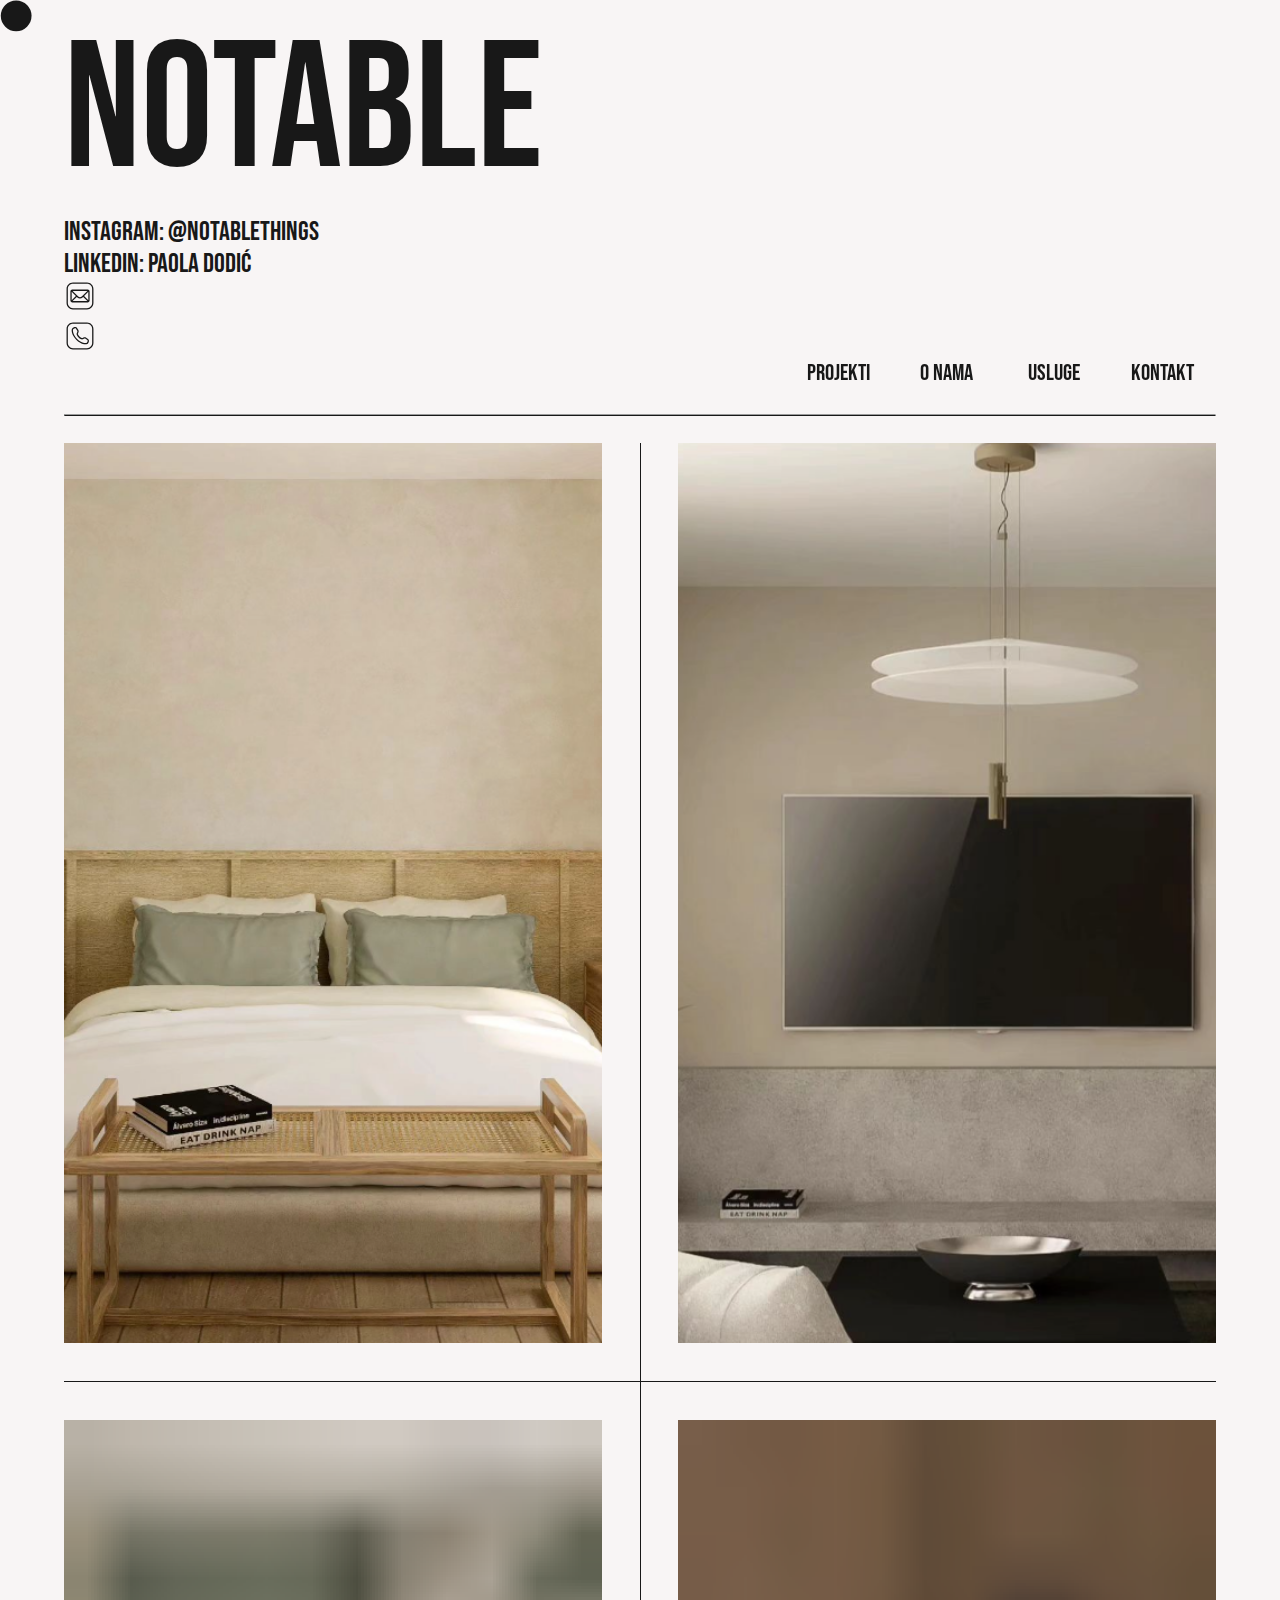
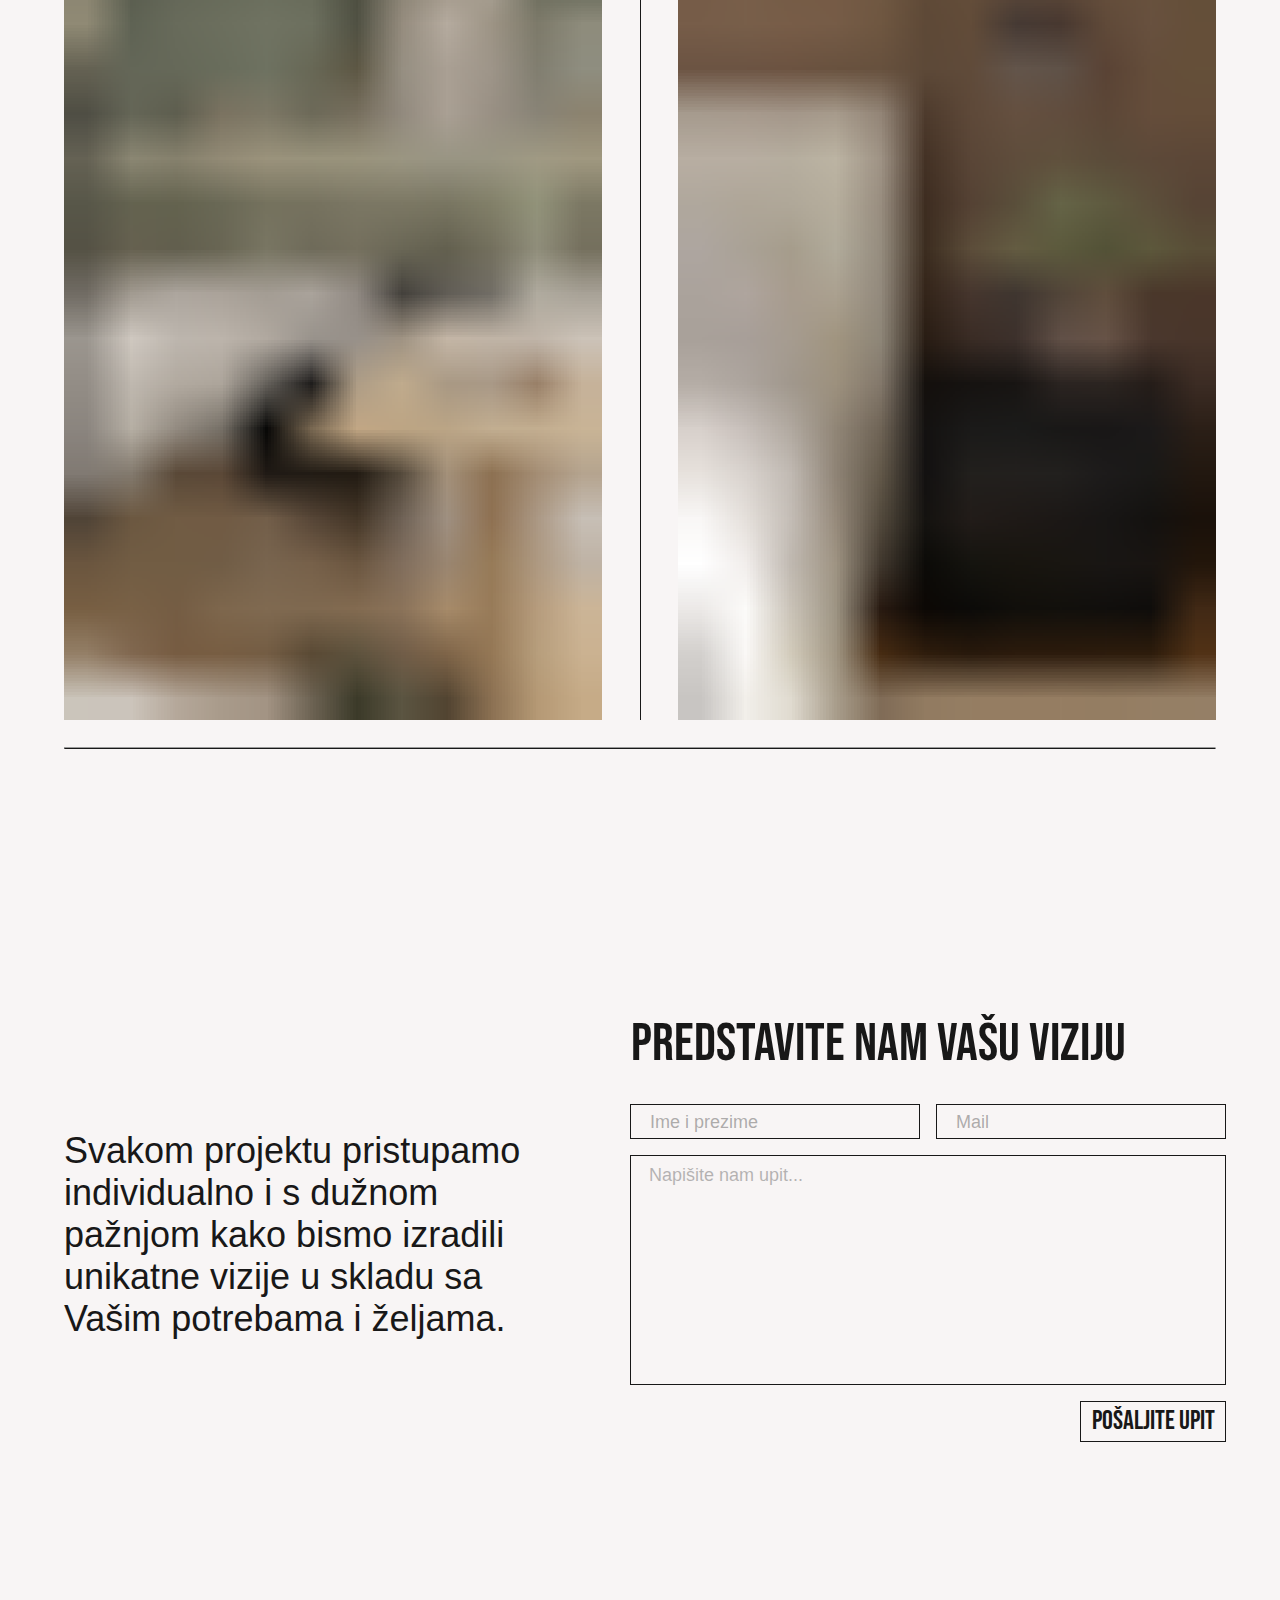
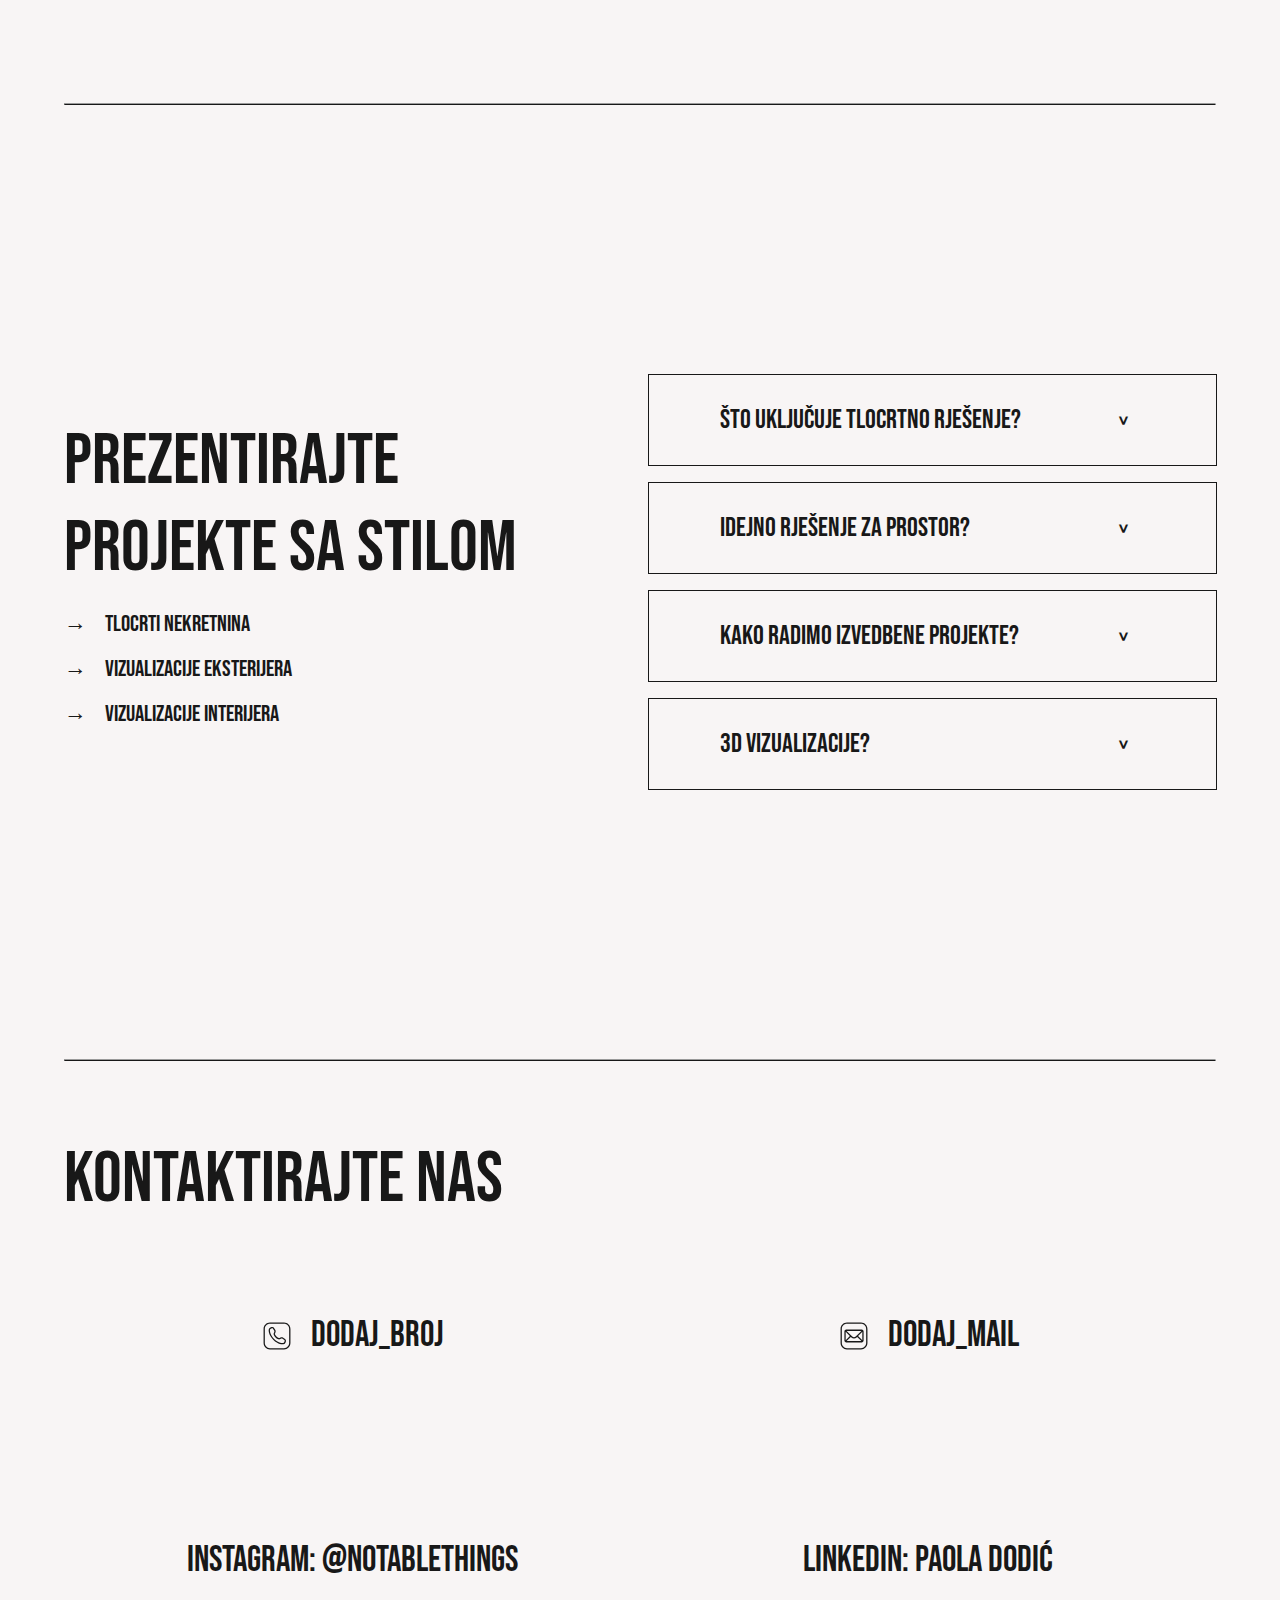
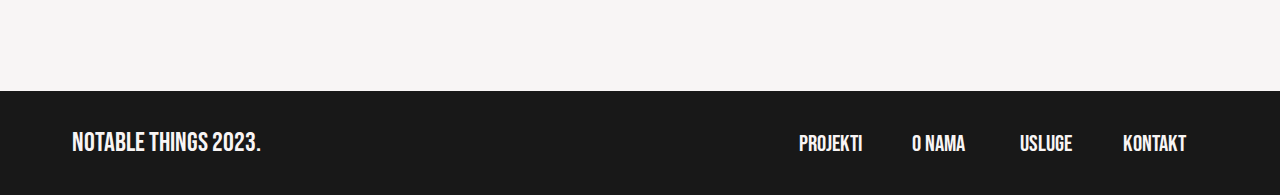
==== commit 24c84c2b: "Update index.html" ====
--- a/index.html
+++ b/index.html
@@ -41,7 +41,7 @@
             </svg>
             
             <ul id="linkovi">
-                <li class="no-text-deco nav-content"><a style="--gridpos: 1;" href="/projekti.html" id="projekti-link">Projekti</a></li>
+                <li class="no-text-deco nav-content"><a style="--gridpos: 1;" href=".NotableThings.github.io/projekti.html" id="projekti-link">Projekti</a></li>
                 <li class="no-text-deco nav-content"><a style="--gridpos: 2;" href="#o_nama" >O nama </a></li>
                 <li class="no-text-deco nav-content"><a style="--gridpos: 3;" href="#usluge" >Usluge</a></li>
                 <li class="no-text-deco nav-content"><a style="--gridpos: 4;" href="#kontakt" >Kontakt</a></li>
